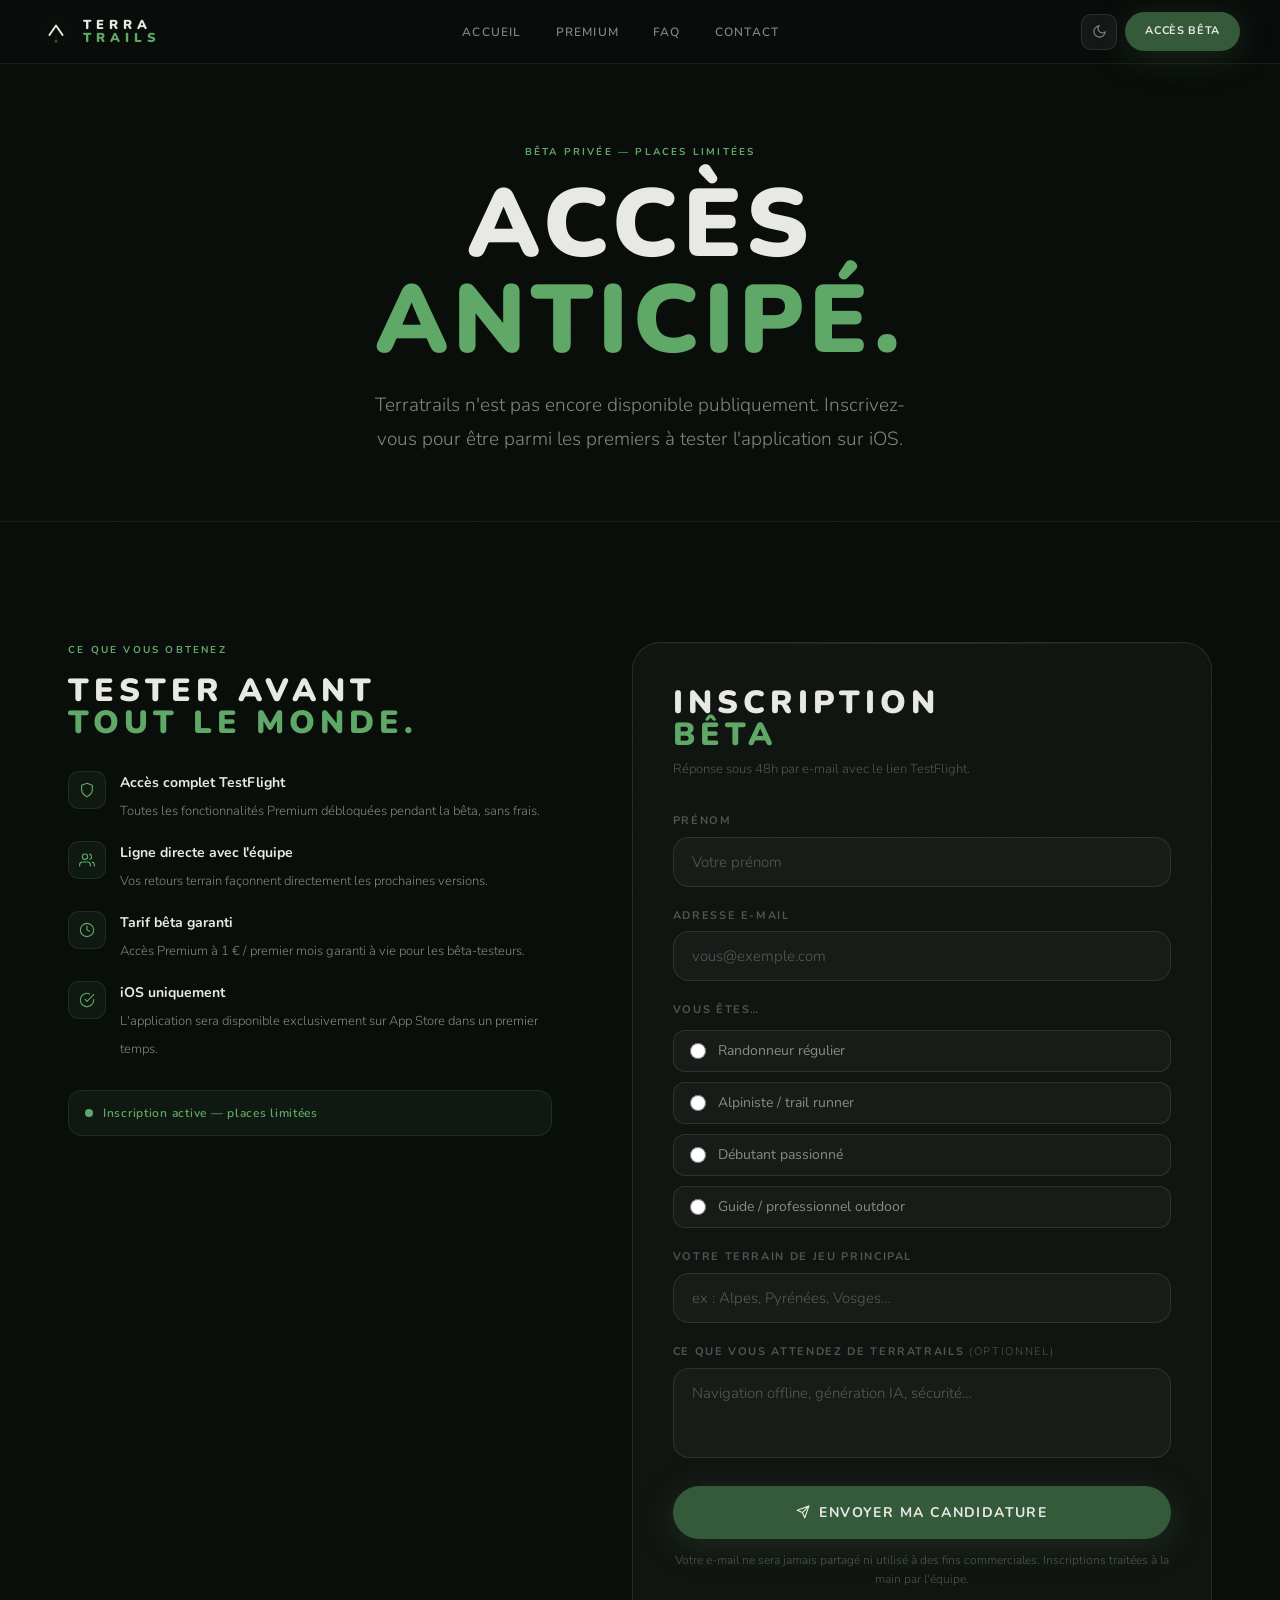
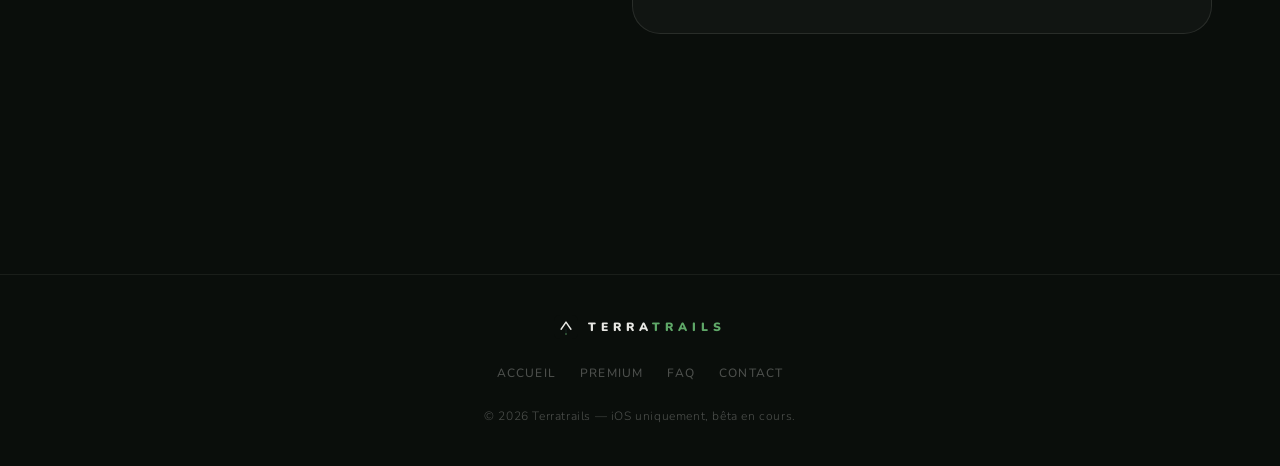
==== beta.html @ 428e13c6 "maj" ====
<!DOCTYPE html>
<html lang="fr" data-theme="dark">
<head>
  <meta charset="UTF-8">
  <meta name="viewport" content="width=device-width, initial-scale=1.0">
  <meta name="description" content="Terratrails — Inscrivez-vous à la bêta privée. Accès anticipé sur iOS.">
  <title>Terratrails — Accès Bêta</title>
  <link rel="preconnect" href="https://fonts.googleapis.com">
  <link rel="preconnect" href="https://fonts.gstatic.com" crossorigin>
  <link href="https://fonts.googleapis.com/css2?family=Nunito:wght@300;400;500;700;800;900&display=swap" rel="stylesheet">
  <link rel="stylesheet" href="style.css">
  <style>
    .beta-hero { padding: 80px 0 64px; text-align: center; }
    .beta-hero .display-xl { max-width: 860px; margin: 12px auto 0; }

    .beta-grid {
      display: grid;
      grid-template-columns: 1fr 1.2fr;
      gap: 80px; align-items: start;
      padding: var(--section-py) 0;
    }
    @media(max-width:900px) { .beta-grid { grid-template-columns: 1fr; gap: 48px; } }

    /* Sidebar info */
    .beta-info { position: sticky; top: 88px; }
    .beta-perks { list-style: none; display: flex; flex-direction: column; gap: 16px; margin-top: 32px; }
    .beta-perk { display: flex; align-items: flex-start; gap: 14px; }
    .bp-ico {
      width: 38px; height: 38px; border-radius: 11px; flex-shrink: 0;
      background: var(--grn-bg); border: 1px solid var(--grn-bor);
      display: flex; align-items: center; justify-content: center;
    }
    .bp-txt strong { display: block; font-size: 14px; font-weight: 700; color: var(--txt); margin-bottom: 3px; }
    .bp-txt span   { font-size: 13px; font-weight: 300; color: var(--txt2); line-height: 1.6; }

    .beta-counter {
      display: flex; align-items: center; gap: 10px;
      background: var(--grn-bg); border: 1px solid var(--grn-bor);
      border-radius: 14px; padding: 12px 16px; margin-top: 28px;
    }
    .bc-dot { width: 8px; height: 8px; border-radius: 50%; background: var(--grn-lit); animation: pulseGrn 2s infinite; flex-shrink: 0; }
    .bc-txt { font-size: 12px; font-weight: 600; color: var(--grn-lit); letter-spacing: .06em; }

    /* Form card */
    .beta-form-card { padding: 44px 40px; }
    @media(max-width:480px) { .beta-form-card { padding: 28px 20px; } }
    .form-stack { display: flex; flex-direction: column; gap: 20px; }

    .radio-group { display: flex; flex-direction: column; gap: 10px; margin-top: 4px; }
    .radio-opt {
      display: flex; align-items: center; gap: 12px;
      padding: 12px 16px; border-radius: 12px;
      border: 1px solid var(--bor2); background: var(--bg2);
      cursor: pointer; transition: border-color .2s, background .2s;
    }
    .radio-opt:hover { border-color: var(--bor-grn); background: var(--bg3); }
    .radio-opt input[type="radio"] { accent-color: var(--grn-lit); width: 16px; height: 16px; cursor: pointer; }
    .radio-opt label { font-size: 14px; font-weight: 400; color: var(--txt2); cursor: pointer; line-height: 1; }
    .radio-opt:has(input:checked) { border-color: var(--bor-grn); background: var(--grn-bg); }
    .radio-opt:has(input:checked) label { color: var(--txt); }

    .submit-wrap { margin-top: 8px; }
    .submit-btn {
      width: 100%; justify-content: center; padding: 17px;
      font-size: 14px; letter-spacing: .1em;
    }
    .form-disclaimer { font-size: 12px; font-weight: 300; color: var(--txt3); text-align: center; margin-top: 12px; line-height: 1.6; }

    /* Success overlay */
    .beta-success {
      display: none; text-align: center;
      padding: 60px 40px; flex-direction: column; align-items: center; gap: 20px;
    }
    .beta-success.show { display: flex; }
    .success-ico {
      width: 64px; height: 64px; border-radius: 20px;
      background: var(--grn-bg); border: 1px solid var(--grn-bor);
      display: flex; align-items: center; justify-content: center;
      animation: scaleIn .4s cubic-bezier(.22,1,.36,1);
    }
    @keyframes scaleIn { from{opacity:0;transform:scale(.7)} to{opacity:1;transform:scale(1)} }
  </style>
</head>
<body>

<!-- NAV -->
<nav class="nav">
  <div class="nav-inner">
    <a href="index.html" class="nav-logo">
      <svg class="logo-svg" viewBox="0 0 100 100" fill="none">
        <rect class="logo-rect" width="100" height="100" rx="22.37"/>
        <line x1="50" y1="59.5" x2="50" y2="79" stroke="#264848" stroke-width="1.4" stroke-linecap="round"/>
        <polyline points="29.5,59.5 50,29.5 70.5,59.5" stroke="#E8E8E4" stroke-width="6" stroke-linecap="round" stroke-linejoin="round" fill="none"/>
        <circle cx="50" cy="79" r="4.32" fill="#345A3A"/>
      </svg>
      <div class="nav-logo-text">TERRA<span>TRAILS</span></div>
    </a>
    <ul class="nav-links">
      <li><a href="index.html">Accueil</a></li>
      <li><a href="premium.html">Premium</a></li>
      <li><a href="faq.html">FAQ</a></li>
      <li><a href="contact.html">Contact</a></li>
    </ul>
    <div class="nav-cta">
      <button class="theme-toggle" id="themeToggle" aria-label="Thème">
        <svg class="icon-moon" width="15" height="15" fill="none" viewBox="0 0 24 24" stroke="var(--txt2)" stroke-width="1.8" stroke-linecap="round"><path d="M21 12.79A9 9 0 1 1 11.21 3 7 7 0 0 0 21 12.79z"/></svg>
        <svg class="icon-sun"  width="15" height="15" fill="none" viewBox="0 0 24 24" stroke="var(--txt2)" stroke-width="1.8" stroke-linecap="round"><circle cx="12" cy="12" r="5"/><line x1="12" y1="1" x2="12" y2="3"/><line x1="12" y1="21" x2="12" y2="23"/><line x1="4.22" y1="4.22" x2="5.64" y2="5.64"/><line x1="18.36" y1="18.36" x2="19.78" y2="19.78"/><line x1="1" y1="12" x2="3" y2="12"/><line x1="21" y1="12" x2="23" y2="12"/><line x1="4.22" y1="19.78" x2="5.64" y2="18.36"/><line x1="18.36" y1="5.64" x2="19.78" y2="4.22"/></svg>
      </button>
      <a href="beta.html" class="btn btn-primary active-btn always-show" style="font-size:11px;padding:10px 20px;">Accès Bêta</a>
      <button class="ham-btn" id="hamBtn" aria-label="Menu"><span class="ham-line"></span><span class="ham-line"></span></button>
    </div>
  </div>
</nav>
<div class="mob-overlay" id="mobMenu">
  <ul>
    <li><a href="index.html">Accueil</a></li>
    <li><a href="premium.html">Premium</a></li>
    <li><a href="faq.html">FAQ</a></li>
    <li><a href="contact.html">Contact</a></li>
  </ul>
</div>

<!-- HERO -->
<section class="beta-hero">
  <div class="wrap">
    <span class="eyebrow r">Bêta privée — Places limitées</span>
    <h1 class="display display-xl r d1">ACCÈS<br><span class="accent">ANTICIPÉ.</span></h1>
    <p class="body-lg r d2" style="max-width:540px;margin:20px auto 0">Terratrails n'est pas encore disponible publiquement. Inscrivez-vous pour être parmi les premiers à tester l'application sur iOS.</p>
  </div>
</section>

<!-- FORM SECTION -->
<section style="padding-top:0">
  <div class="wrap">
    <div class="beta-grid">

      <!-- Sidebar -->
      <div class="beta-info r">
        <span class="eyebrow">Ce que vous obtenez</span>
        <h2 class="display display-sm">Tester avant<br><span class="accent">tout le monde.</span></h2>
        <ul class="beta-perks">
          <li class="beta-perk r d1">
            <div class="bp-ico"><svg width="16" height="16" fill="none" viewBox="0 0 24 24" stroke="var(--grn-lit)" stroke-width="1.7" stroke-linecap="round" stroke-linejoin="round"><path d="M12 22s8-4 8-10V5l-8-3-8 3v7c0 6 8 10 8 10z"/></svg></div>
            <div class="bp-txt"><strong>Accès complet TestFlight</strong><span>Toutes les fonctionnalités Premium débloquées pendant la bêta, sans frais.</span></div>
          </li>
          <li class="beta-perk r d2">
            <div class="bp-ico"><svg width="16" height="16" fill="none" viewBox="0 0 24 24" stroke="var(--grn-lit)" stroke-width="1.7" stroke-linecap="round" stroke-linejoin="round"><path d="M17 21v-2a4 4 0 0 0-4-4H5a4 4 0 0 0-4 4v2"/><circle cx="9" cy="7" r="4"/><path d="M23 21v-2a4 4 0 0 0-3-3.87M16 3.13a4 4 0 0 1 0 7.75"/></svg></div>
            <div class="bp-txt"><strong>Ligne directe avec l'équipe</strong><span>Vos retours terrain façonnent directement les prochaines versions.</span></div>
          </li>
          <li class="beta-perk r d3">
            <div class="bp-ico"><svg width="16" height="16" fill="none" viewBox="0 0 24 24" stroke="var(--grn-lit)" stroke-width="1.7" stroke-linecap="round" stroke-linejoin="round"><circle cx="12" cy="12" r="10"/><polyline points="12 6 12 12 16 14"/></svg></div>
            <div class="bp-txt"><strong>Tarif bêta garanti</strong><span>Accès Premium à 1 € / premier mois garanti à vie pour les bêta-testeurs.</span></div>
          </li>
          <li class="beta-perk r d4">
            <div class="bp-ico"><svg width="16" height="16" fill="none" viewBox="0 0 24 24" stroke="var(--grn-lit)" stroke-width="1.7" stroke-linecap="round" stroke-linejoin="round"><path d="M22 11.08V12a10 10 0 1 1-5.93-9.14"/><polyline points="22 4 12 14.01 9 11.01"/></svg></div>
            <div class="bp-txt"><strong>iOS uniquement</strong><span>L'application sera disponible exclusivement sur App Store dans un premier temps.</span></div>
          </li>
        </ul>
        <div class="beta-counter r d5">
          <span class="bc-dot"></span>
          <span class="bc-txt">Inscription active — places limitées</span>
        </div>
      </div>

      <!-- Form card -->
      <div class="r d1">
        <div class="beta-form-card glass" id="formWrap">
          <div style="margin-bottom:32px">
            <h2 class="display display-sm" style="margin-bottom:8px">INSCRIPTION<br><span class="accent">BÊTA</span></h2>
            <p class="body-sm">Réponse sous 48h par e-mail avec le lien TestFlight.</p>
          </div>

          <!-- Real form — submits to Formsubmit.co which forwards to Gmail -->
          <form
            action="https://formsubmit.co/contact.terratrails@gmail.com"
            method="POST"
            class="form-stack"
            id="betaForm"
            onsubmit="handleBetaSubmit(event)"
          >
            <!-- Formsubmit config -->
            <input type="hidden" name="_subject" value="[Terratrails] Nouvelle inscription Bêta">
            <input type="hidden" name="_template" value="box">
            <input type="hidden" name="_captcha" value="false">
            <input type="hidden" name="_next" value="">

            <div class="form-group">
              <label class="form-label" for="prenom">Prénom</label>
              <input class="form-input" type="text" id="prenom" name="prenom" placeholder="Votre prénom" autocomplete="given-name" required>
            </div>

            <div class="form-group">
              <label class="form-label" for="email">Adresse e-mail</label>
              <input class="form-input" type="email" id="email" name="email" placeholder="vous@exemple.com" autocomplete="email" required>
            </div>

            <div class="form-group">
              <label class="form-label">Vous êtes…</label>
              <div class="radio-group">
                <div class="radio-opt">
                  <input type="radio" name="profil" id="p1" value="Randonneur régulier" required>
                  <label for="p1">Randonneur régulier</label>
                </div>
                <div class="radio-opt">
                  <input type="radio" name="profil" id="p2" value="Alpiniste / trail runner">
                  <label for="p2">Alpiniste / trail runner</label>
                </div>
                <div class="radio-opt">
                  <input type="radio" name="profil" id="p3" value="Débutant passionné">
                  <label for="p3">Débutant passionné</label>
                </div>
                <div class="radio-opt">
                  <input type="radio" name="profil" id="p4" value="Guide / professionnel outdoor">
                  <label for="p4">Guide / professionnel outdoor</label>
                </div>
              </div>
            </div>

            <div class="form-group">
              <label class="form-label" for="region">Votre terrain de jeu principal</label>
              <input class="form-input" type="text" id="region" name="region" placeholder="ex : Alpes, Pyrénées, Vosges…">
            </div>

            <div class="form-group">
              <label class="form-label" for="attente">Ce que vous attendez de Terratrails <span style="color:var(--txt3);font-weight:300">(optionnel)</span></label>
              <textarea class="form-textarea" id="attente" name="attente" style="min-height:90px" placeholder="Navigation offline, génération IA, sécurité…"></textarea>
            </div>

            <div class="submit-wrap">
              <button type="submit" class="btn btn-primary submit-btn" id="submitBtn">
                <svg width="14" height="14" fill="none" viewBox="0 0 24 24" stroke="currentColor" stroke-width="2" stroke-linecap="round" stroke-linejoin="round"><path d="M22 2L11 13"/><path d="M22 2L15 22 11 13 2 9l20-7z"/></svg>
                Envoyer ma candidature
              </button>
              <p class="form-disclaimer">Votre e-mail ne sera jamais partagé ni utilisé à des fins commerciales. Inscriptions traitées à la main par l'équipe.</p>
            </div>

          </form>

          <!-- Success state -->
          <div class="beta-success glass-green" id="betaSuccess" style="display:none">
            <div class="success-ico">
              <svg width="28" height="28" fill="none" viewBox="0 0 24 24" stroke="var(--grn-lit)" stroke-width="2" stroke-linecap="round" stroke-linejoin="round"><path d="M22 11.08V12a10 10 0 1 1-5.93-9.14"/><polyline points="22 4 12 14.01 9 11.01"/></svg>
            </div>
            <h3 class="display display-sm" style="text-align:center">Candidature<br><span class="accent">reçue.</span></h3>
            <p class="body-md" style="text-align:center;max-width:320px">On vous contacte sous 48h avec votre lien TestFlight. Gardez un œil sur votre boîte mail.</p>
            <a href="index.html" class="btn btn-outline" style="margin-top:8px">← Retour à l'accueil</a>
          </div>

        </div>
      </div>

    </div>
  </div>
</section>

<!-- FOOTER -->
<footer class="footer">
  <div class="footer-inner">
    <div class="footer-logo">
      <svg viewBox="0 0 100 100" fill="none" width="24" height="24">
        <rect class="logo-rect" width="100" height="100" rx="22.37"/>
        <line x1="50" y1="59.5" x2="50" y2="79" stroke="#264848" stroke-width="1.4" stroke-linecap="round"/>
        <polyline points="29.5,59.5 50,29.5 70.5,59.5" stroke="#E8E8E4" stroke-width="6" stroke-linecap="round" stroke-linejoin="round" fill="none"/>
        <circle cx="50" cy="79" r="4.32" fill="#345A3A"/>
      </svg>
      <span style="font-family:'Nunito',sans-serif;font-weight:900;font-size:12px;letter-spacing:5px;text-transform:uppercase;color:var(--txt)">TERRA<span style="color:var(--grn-lit)">TRAILS</span></span>
    </div>
    <ul class="footer-links">
      <li><a href="index.html">Accueil</a></li>
      <li><a href="premium.html">Premium</a></li>
      <li><a href="faq.html">FAQ</a></li>
      <li><a href="contact.html">Contact</a></li>
    </ul>
    <p class="footer-copy">© 2026 Terratrails — iOS uniquement, bêta en cours.</p>
  </div>
</footer>

<script>
  // Theme
  const root = document.documentElement;
  const toggle = document.getElementById('themeToggle');
  root.setAttribute('data-theme', localStorage.getItem('tt-theme') || 'dark');
  toggle.addEventListener('click', () => {
    const next = root.getAttribute('data-theme') === 'dark' ? 'light' : 'dark';
    root.setAttribute('data-theme', next);
    localStorage.setItem('tt-theme', next);
  });

  // Mobile menu
  document.getElementById('hamBtn').addEventListener('click', () => {
    document.getElementById('mobMenu').classList.toggle('open');
  });

  // Form submit — sends to Formsubmit.co then shows success state
  async function handleBetaSubmit(e) {
    e.preventDefault();
    const form = document.getElementById('betaForm');
    const btn  = document.getElementById('submitBtn');

    // Validate radio
    if (!form.profil.value) {
      alert('Merci de sélectionner votre profil.');
      return;
    }

    btn.textContent = 'Envoi en cours…';
    btn.disabled = true;

    try {
      const data = new FormData(form);
      const res = await fetch(form.action, {
        method: 'POST',
        body: data,
        headers: { 'Accept': 'application/json' }
      });

      if (res.ok || res.status === 200 || res.redirected) {
        // Show success
        form.style.display = 'none';
        document.querySelector('.beta-form-card > div:first-child').style.display = 'none';
        const success = document.getElementById('betaSuccess');
        success.style.display = 'flex';
        success.classList.add('show');
      } else {
        throw new Error('Erreur réseau');
      }
    } catch (err) {
      // Fallback: show success anyway (formsubmit may redirect)
      form.style.display = 'none';
      document.querySelector('.beta-form-card > div:first-child').style.display = 'none';
      const success = document.getElementById('betaSuccess');
      success.style.display = 'flex';
    }
  }
</script>
</body>
</html>
---- style.css ----
/* ═══════════════════════════════════════════════════════
   TERRATRAILS — Global Stylesheet
   iOS 2026 / Liquid Glass Design System
   Dark / Light theme support
   ═══════════════════════════════════════════════════════ */

@import url('https://fonts.googleapis.com/css2?family=Nunito:wght@300;400;500;700;800;900&display=swap');

/* ── Reset ──────────────────────────────────────────── */
*, *::before, *::after { box-sizing: border-box; margin: 0; padding: 0; }
html { scroll-behavior: smooth; -webkit-text-size-adjust: 100%; }

/* ── Dark theme (default) ───────────────────────────── */
:root {
  --bg:        #0A0E0B;
  --bg2:       rgba(232,232,228,.03);
  --bg3:       rgba(232,232,228,.055);
  --bor:       rgba(232,232,228,.07);
  --bor2:      rgba(232,232,228,.11);
  --bor-grn:   rgba(52,90,58,.5);
  --txt:       #E8E8E4;
  --txt2:      rgba(232,232,228,.55);
  --txt3:      rgba(232,232,228,.30);
  --grn:       #345A3A;
  --grn2:      #264848;
  --grn-lit:   #5FA868;
  --grn-bg:    rgba(52,90,58,.14);
  --grn-bor:   rgba(52,90,58,.35);
  --shadow:    rgba(0,0,0,.55);
  --nav-bg:    rgba(10,14,11,.78);
  --mob-bg:    rgba(10,14,11,.97);
  --noise-op:  .4;
  --radius:    28px;
  --radius-sm: 16px;
  --w:         1200px;
  --section-py:120px;
}

/* ── Light theme ────────────────────────────────────── */
[data-theme="light"] {
  --bg:        #FAFAF8;
  --bg2:       rgba(10,14,11,.028);
  --bg3:       rgba(10,14,11,.055);
  --bor:       rgba(10,14,11,.09);
  --bor2:      rgba(10,14,11,.13);
  --bor-grn:   rgba(38,90,50,.3);
  --txt:       #0A0E0B;
  --txt2:      rgba(10,14,11,.55);
  --txt3:      rgba(10,14,11,.35);
  --grn:       #2D5434;
  --grn2:      #1E3E3E;
  --grn-lit:   #2E7D36;
  --grn-bg:    rgba(46,125,54,.07);
  --grn-bor:   rgba(46,125,54,.22);
  --shadow:    rgba(0,0,0,.12);
  --nav-bg:    rgba(250,250,248,.88);
  --mob-bg:    rgba(250,250,248,.97);
  --noise-op:  .15;
}

body {
  background: var(--bg);
  color: var(--txt);
  font-family: 'Nunito', system-ui, sans-serif;
  font-weight: 300;
  line-height: 1.7;
  min-height: 100vh;
  overflow-x: hidden;
  transition: background .35s, color .35s;
}
body::before {
  content: '';
  position: fixed; inset: 0;
  background-image: url("data:image/svg+xml,%3Csvg viewBox='0 0 256 256' xmlns='http://www.w3.org/2000/svg'%3E%3Cfilter id='n'%3E%3CfeTurbulence type='fractalNoise' baseFrequency='0.9' numOctaves='4' stitchTiles='stitch'/%3E%3C/filter%3E%3Crect width='100%25' height='100%25' filter='url(%23n)' opacity='0.025'/%3E%3C/svg%3E");
  background-size: 180px;
  pointer-events: none; z-index: 0;
  opacity: var(--noise-op);
  transition: opacity .35s;
}

/* ── Layout ─────────────────────────────────────────── */
.wrap { max-width: var(--w); margin: 0 auto; padding: 0 28px; position: relative; z-index: 1; }
section { padding: var(--section-py) 0; position: relative; }
section + section { border-top: 1px solid var(--bor); }

/* ── Typography ─────────────────────────────────────── */
.display {
  font-family: 'Nunito', sans-serif; font-weight: 900;
  text-transform: uppercase; letter-spacing: 5px;
  line-height: 1.0; color: var(--txt);
}
.display-xl  { font-size: clamp(48px, 8vw, 96px); }
.display-lg  { font-size: clamp(38px, 5.5vw, 68px); }
.display-md  { font-size: clamp(28px, 3.8vw, 48px); }
.display-sm  { font-size: clamp(20px, 2.8vw, 32px); }
.display .accent { color: var(--grn-lit); }

.eyebrow {
  font-size: 10px; font-weight: 700; letter-spacing: .22em; text-transform: uppercase;
  color: var(--grn-lit); margin-bottom: 16px; display: block;
}
.body-lg { font-size: clamp(16px, 2vw, 19px); font-weight: 300; color: var(--txt2); line-height: 1.78; }
.body-md { font-size: 15px; font-weight: 300; color: var(--txt2); line-height: 1.72; }
.body-sm { font-size: 13px; font-weight: 300; color: var(--txt3); line-height: 1.65; }

/* ── Glass card ─────────────────────────────────────── */
.glass {
  background: var(--bg2); border: 1px solid var(--bor2);
  border-radius: var(--radius);
  backdrop-filter: blur(20px); -webkit-backdrop-filter: blur(20px);
  position: relative; overflow: hidden;
  transition: background .35s, border-color .35s;
}
.glass::before {
  content: '';
  position: absolute; top: 0; left: 0; right: 0; height: 1px;
  background: linear-gradient(90deg, transparent 0%, rgba(232,232,228,.12) 50%, transparent 100%);
  pointer-events: none;
}
[data-theme="light"] .glass::before {
  background: linear-gradient(90deg, transparent, rgba(10,14,11,.07), transparent);
}
.glass-bright { background: var(--bg3); border-color: rgba(232,232,228,.14); }
[data-theme="light"] .glass-bright { background: var(--bg3); border-color: rgba(10,14,11,.13); }
.glass-green { background: rgba(52,90,58,.09); border-color: var(--grn-bor); }
[data-theme="light"] .glass-green { background: rgba(46,125,54,.06); }
.glass-green::before { background: linear-gradient(90deg, transparent, rgba(95,168,104,.25), transparent); }

/* ── Buttons ────────────────────────────────────────── */
.btn {
  display: inline-flex; align-items: center; gap: 9px;
  padding: 14px 28px; border-radius: 100px;
  font-family: 'Nunito', sans-serif; font-size: 14px; font-weight: 700;
  letter-spacing: .06em; text-decoration: none; text-transform: uppercase;
  cursor: pointer; border: none; outline: none;
  transition: transform .25s cubic-bezier(.22,1,.36,1), box-shadow .25s, background .2s, opacity .2s;
  white-space: nowrap;
}
.btn:hover { transform: translateY(-2px); }
.btn:active { transform: scale(.97); }
.btn-primary { background: var(--grn); color: #E8E8E4; box-shadow: 0 6px 32px rgba(52,90,58,.35); }
.btn-primary:hover { background: #3d6b44; box-shadow: 0 12px 48px rgba(52,90,58,.45); }
[data-theme="light"] .btn-primary { color: #FAFAF8; }
.btn-outline { background: transparent; color: var(--txt2); border: 1px solid var(--bor2); }
.btn-outline:hover { border-color: var(--bor-grn); color: var(--txt); background: var(--bg3); }
.btn-ghost { background: transparent; color: var(--grn-lit); padding-left: 0; padding-right: 0; gap: 8px; }
.btn-ghost:hover { gap: 14px; transform: none; }

/* ── Nav ────────────────────────────────────────────── */
.nav {
  position: sticky; top: 0; z-index: 100;
  padding: 0 28px; height: 64px;
  display: flex; align-items: center;
  background: var(--nav-bg);
  border-bottom: 1px solid var(--bor);
  backdrop-filter: blur(24px); -webkit-backdrop-filter: blur(24px);
  transition: background .35s, border-color .35s;
}
.nav-inner { max-width: var(--w); width: 100%; margin: 0 auto; display: flex; align-items: center; justify-content: space-between; }
.nav-logo { display: flex; align-items: center; gap: 11px; text-decoration: none; }
.nav-logo-text { font-family: 'Nunito', sans-serif; font-weight: 900; font-size: 13px; letter-spacing: 5px; text-transform: uppercase; color: var(--txt); line-height: 1; transition: color .35s; }
.nav-logo-text span { color: var(--grn-lit); display: block; }
.nav-links { display: flex; align-items: center; gap: 6px; list-style: none; }
.nav-links a {
  font-size: 12px; font-weight: 600; letter-spacing: .1em; text-transform: uppercase;
  color: var(--txt2); text-decoration: none; padding: 7px 14px; border-radius: 100px;
  transition: color .2s, background .2s;
}
.nav-links a:hover { color: var(--txt); background: var(--bg3); }
.nav-links a.active { color: var(--grn-lit); background: var(--bg3); }
.nav-cta { display: flex; align-items: center; gap: 8px; }

/* ── Theme toggle ───────────────────────────────────── */
.theme-toggle {
  width: 36px; height: 36px; border-radius: 10px;
  background: var(--bg3); border: 1px solid var(--bor2);
  display: flex; align-items: center; justify-content: center;
  cursor: pointer; transition: background .2s, border-color .2s, transform .25s cubic-bezier(.22,1,.36,1);
  flex-shrink: 0;
}
.theme-toggle:hover { background: var(--bg2); border-color: var(--bor-grn); transform: rotate(15deg); }
.theme-toggle svg { transition: opacity .2s; }
.theme-toggle .icon-moon { display: block; }
.theme-toggle .icon-sun  { display: none; }
[data-theme="light"] .theme-toggle .icon-moon { display: none; }
[data-theme="light"] .theme-toggle .icon-sun  { display: block; }

/* ── Hamburger ──────────────────────────────────────── */
.ham-btn {
  display: none; background: none; border: 1px solid var(--bor2); border-radius: 10px;
  width: 38px; height: 38px; cursor: pointer; flex-direction: column;
  align-items: center; justify-content: center; gap: 5px;
  transition: background .2s, border-color .2s;
}
.ham-btn:hover { background: var(--bg3); border-color: var(--bor-grn); }
.ham-line { width: 16px; height: 1.5px; background: var(--txt2); border-radius: 2px; transition: all .3s; }

/* ── Mobile overlay ─────────────────────────────────── */
.mob-overlay {
  display: none; position: fixed; inset: 64px 0 0 0; z-index: 99;
  background: var(--mob-bg);
  backdrop-filter: blur(24px); -webkit-backdrop-filter: blur(24px);
  border-top: 1px solid var(--bor);
  flex-direction: column; padding: 32px 28px;
  transition: background .35s;
}
.mob-overlay.open { display: flex; }
.mob-overlay ul { list-style: none; display: flex; flex-direction: column; gap: 4px; }
.mob-overlay a {
  display: block; font-size: 14px; font-weight: 700; letter-spacing: .12em;
  text-transform: uppercase; color: var(--txt2); text-decoration: none;
  padding: 14px 0; border-bottom: 1px solid var(--bor);
  transition: color .2s;
}
.mob-overlay a:hover, .mob-overlay a.active { color: var(--grn-lit); }
.mob-cta { margin-top: 28px; }

/* ── Logo SVG ───────────────────────────────────────── */
.logo-svg { width: 32px; height: 32px; flex-shrink: 0; }

/* ── Animations ─────────────────────────────────────── */
@keyframes fadeUp   { from { opacity:0; transform:translateY(20px) } to { opacity:1; transform:none } }
@keyframes fadeIn   { from { opacity:0 } to { opacity:1 } }
@keyframes pulseGrn { 0%,100%{box-shadow:0 0 0 0 rgba(52,90,58,.5)} 50%{box-shadow:0 0 0 10px rgba(52,90,58,0)} }
@keyframes float    { 0%,100%{transform:translateY(0)} 50%{transform:translateY(-8px)} }

.r   { animation: fadeUp .6s cubic-bezier(.22,1,.36,1) both; }
.d1  { animation-delay: .08s; }
.d2  { animation-delay: .16s; }
.d3  { animation-delay: .24s; }
.d4  { animation-delay: .32s; }
.d5  { animation-delay: .40s; }

/* ── Alternating feature rows ───────────────────────── */
.feat-row {
  display: grid; grid-template-columns: 1fr 1fr;
  gap: 0; align-items: stretch;
  border-radius: var(--radius); overflow: hidden;
  border: 1px solid var(--bor2);
  margin-bottom: 16px;
  transition: border-color .3s, box-shadow .3s;
  background: var(--bg2);
  backdrop-filter: blur(20px); -webkit-backdrop-filter: blur(20px);
}
.feat-row:last-child { margin-bottom: 0; }
.feat-row:hover { border-color: var(--bor-grn); box-shadow: 0 20px 60px var(--shadow); }
@media(max-width:860px) {
  .feat-row { grid-template-columns: 1fr; }
  .feat-row.flip .fr-img  { order: 0; }
  .feat-row.flip .fr-text { order: 1; }
}

.fr-img {
  overflow: hidden; position: relative;
  min-height: 340px;
  background: var(--bg);
  display: flex; align-items: center; justify-content: center;
}
.fr-img img { width: 100%; height: 100%; object-fit: cover; display: block; transition: transform .5s cubic-bezier(.22,1,.36,1); }
.feat-row:hover .fr-img img { transform: scale(1.025); }

.fr-text {
  padding: 52px 48px;
  display: flex; flex-direction: column; justify-content: center;
  border-left: 1px solid var(--bor);
  transition: border-color .3s;
}
.feat-row:hover .fr-text { border-color: var(--bor-grn); }
.feat-row.flip .fr-text { border-left: none; border-right: 1px solid var(--bor); }
.feat-row.flip:hover .fr-text { border-color: var(--bor-grn); }
@media(max-width:860px) {
  .fr-text { padding: 36px 28px; border-left: none; border-top: 1px solid var(--bor); }
  .feat-row.flip .fr-text { border-right: none; border-top: 1px solid var(--bor); }
}
@media(max-width:480px) { .fr-text { padding: 28px 22px; } }

.fr-label { font-size: 9px; font-weight: 700; letter-spacing: .24em; text-transform: uppercase; color: var(--grn-lit); margin-bottom: 12px; display: block; }
.fr-title { font-family: 'Nunito', sans-serif; font-weight: 900; text-transform: uppercase; letter-spacing: 5px; font-size: clamp(24px, 3vw, 34px); color: var(--txt); margin-bottom: 14px; line-height: 1.0; }
.fr-tagline { font-size: 14px; font-weight: 300; color: var(--txt2); line-height: 1.78; margin-bottom: 24px; padding-bottom: 24px; border-bottom: 1px solid var(--bor); }
.fr-list { list-style: none; display: flex; flex-direction: column; gap: 11px; }
.fr-list li { display: flex; align-items: flex-start; gap: 10px; font-size: 13px; font-weight: 300; color: var(--txt2); line-height: 1.52; }
.fr-list li svg { flex-shrink: 0; color: var(--grn-lit); margin-top: 2px; }

/* ── Feature cards (kept for other pages) ───────────── */
.feat-grid { display: grid; grid-template-columns: repeat(3, 1fr); gap: 14px; }
@media(max-width:900px) { .feat-grid { grid-template-columns: 1fr; gap: 12px; } }
.feat-card { padding: 36px 30px 30px; display: flex; flex-direction: column; transition: transform .3s cubic-bezier(.22,1,.36,1), box-shadow .3s, border-color .3s; cursor: default; }
.feat-card:hover { transform: translateY(-5px); border-color: var(--bor-grn); box-shadow: 0 24px 64px rgba(0,0,0,.45); }
.fc-icon { width: 46px; height: 46px; border-radius: 14px; background: var(--grn-bg); border: 1px solid var(--grn-bor); display: flex; align-items: center; justify-content: center; margin-bottom: 24px; flex-shrink: 0; }
.fc-label { font-size: 9px; font-weight: 700; letter-spacing: .22em; text-transform: uppercase; color: var(--grn-lit); margin-bottom: 10px; display: block; }
.fc-title { font-family: 'Nunito', sans-serif; font-weight: 900; text-transform: uppercase; letter-spacing: 5px; font-size: clamp(22px, 3vw, 30px); color: var(--txt); margin-bottom: 14px; line-height: 1.0; }
.fc-tagline { font-size: 14px; font-weight: 300; color: var(--txt2); line-height: 1.78; margin-bottom: 24px; flex: 1; padding-bottom: 24px; border-bottom: 1px solid var(--bor); }
.fc-list { list-style: none; display: flex; flex-direction: column; gap: 11px; }
.fc-list li { display: flex; align-items: flex-start; gap: 10px; font-size: 13px; font-weight: 300; color: var(--txt2); line-height: 1.52; }
.fc-list li svg { flex-shrink: 0; color: var(--grn-lit); margin-top: 2px; }

/* ── Comparison table ───────────────────────────────── */
.cmp-table { width: 100%; border-collapse: collapse; }
.cmp-table th, .cmp-table td { padding: 16px 22px; text-align: left; font-size: 14px; font-weight: 300; color: var(--txt2); border-bottom: 1px solid var(--bor); vertical-align: middle; }
.cmp-table th { font-size: 11px; font-weight: 700; letter-spacing: .16em; text-transform: uppercase; color: var(--txt); background: var(--bg3); padding: 14px 22px; }
.cmp-table th:first-child, .cmp-table td:first-child { color: var(--txt); font-weight: 400; }
.cmp-table .col-prem { color: var(--grn-lit); font-weight: 600; }
.cmp-table .check { color: var(--grn-lit); }
.cmp-table .dash  { color: var(--txt3); }
.cmp-table tr:last-child td { border-bottom: none; }
.cmp-table tr:hover td { background: var(--bg3); }

/* ── Pricing card ───────────────────────────────────── */
.price-card { padding: 48px 40px; text-align: center; max-width: 440px; }
.price-amount { font-family: 'Nunito', sans-serif; font-weight: 900; font-size: clamp(64px, 10vw, 96px); letter-spacing: -3px; color: var(--txt); line-height: 1; }
.price-amount sub { font-size: 22px; letter-spacing: 0; color: var(--txt2); font-weight: 300; }
.price-period { font-size: 13px; font-weight: 300; color: var(--txt3); margin-top: 4px; }
.price-badge { display: inline-flex; align-items: center; gap: 6px; background: var(--grn-bg); border: 1px solid var(--grn-bor); border-radius: 100px; padding: 5px 14px; font-size: 12px; font-weight: 600; color: var(--grn-lit); margin: 16px 0 28px; }
.price-badge::before { content:''; width:6px; height:6px; border-radius:50%; background: var(--grn-lit); animation: pulseGrn 2s infinite; }

/* ── FAQ accordion ──────────────────────────────────── */
.faq-item { border-bottom: 1px solid var(--bor); overflow: hidden; }
.faq-q {
  display: flex; align-items: center; justify-content: space-between; gap: 16px;
  width: 100%; background: none; border: none; cursor: pointer;
  padding: 22px 0; text-align: left;
  font-family: 'Nunito', sans-serif; font-size: 15px; font-weight: 600;
  color: var(--txt); line-height: 1.5; transition: color .2s;
}
.faq-q:hover { color: var(--grn-lit); }
.faq-icon { width: 28px; height: 28px; border-radius: 8px; background: var(--bg3); border: 1px solid var(--bor2); display: flex; align-items: center; justify-content: center; flex-shrink: 0; transition: background .2s, border-color .2s, transform .3s; }
.faq-item.open .faq-icon { background: var(--grn-bg); border-color: var(--grn-bor); transform: rotate(45deg); }
.faq-a { max-height: 0; overflow: hidden; font-size: 14px; font-weight: 300; color: var(--txt2); line-height: 1.78; transition: max-height .4s cubic-bezier(.22,1,.36,1), padding .3s; padding-bottom: 0; }
.faq-item.open .faq-a { max-height: 400px; padding-bottom: 22px; }

/* ── Form ───────────────────────────────────────────── */
.form-group { display: flex; flex-direction: column; gap: 6px; }
.form-label { font-size: 11px; font-weight: 700; letter-spacing: .15em; text-transform: uppercase; color: var(--txt3); }
.form-input, .form-textarea, .form-select {
  background: var(--bg2); border: 1px solid var(--bor2); border-radius: var(--radius-sm);
  color: var(--txt); font-family: 'Nunito', sans-serif; font-size: 15px; font-weight: 300;
  padding: 14px 18px; outline: none;
  transition: border-color .2s, background .2s, box-shadow .2s;
  resize: none; width: 100%;
  -webkit-appearance: none;
}
.form-input::placeholder, .form-textarea::placeholder { color: var(--txt3); }
.form-input:focus, .form-textarea:focus, .form-select:focus { border-color: var(--bor-grn); box-shadow: 0 0 0 3px rgba(52,90,58,.12); background: var(--bg3); }
.form-textarea { min-height: 140px; }

/* ── Manifesto ──────────────────────────────────────── */
.manifesto-body { font-size: clamp(16px, 2.2vw, 20px); font-weight: 300; color: var(--txt2); line-height: 1.9; max-width: 720px; }
.manifesto-body strong { color: var(--txt); font-weight: 700; }

/* ── Stats row ──────────────────────────────────────── */
.stats-row { display: flex; gap: 0; }
.stat-item { flex: 1; padding: 28px 24px; border-right: 1px solid var(--bor); text-align: center; }
.stat-item:last-child { border-right: none; }
.stat-val { font-family: 'Nunito', sans-serif; font-weight: 900; font-size: clamp(28px, 4vw, 44px); letter-spacing: -1px; color: var(--grn-lit); display: block; line-height: 1; }
.stat-lbl { font-size: 11px; font-weight: 400; color: var(--txt3); margin-top: 6px; letter-spacing: .1em; }

/* ── Section headers ────────────────────────────────── */
.sec-hd { margin-bottom: 64px; }

/* ── Companion ──────────────────────────────────────── */
.companion-grid { display: grid; grid-template-columns: 1fr 1fr; gap: 80px; align-items: center; }
@media(max-width:860px) { .companion-grid { grid-template-columns: 1fr; gap: 48px; } }
.cmp-feat-list { list-style: none; display: flex; flex-direction: column; gap: 18px; margin-top: 28px; }
.cmp-feat-item { display: flex; align-items: flex-start; gap: 16px; }
.cmp-feat-ico { width: 40px; height: 40px; border-radius: 12px; background: var(--grn-bg); border: 1px solid var(--grn-bor); display: flex; align-items: center; justify-content: center; flex-shrink: 0; }
.cmp-feat-text { flex: 1; }
.cmp-feat-text strong { display: block; font-size: 14px; font-weight: 700; color: var(--txt); margin-bottom: 3px; }
.cmp-feat-text span  { font-size: 13px; font-weight: 300; color: var(--txt2); line-height: 1.6; }

/* ── Contact info ───────────────────────────────────── */
.info-grid { display: grid; grid-template-columns: repeat(3,1fr); gap: 14px; }
@media(max-width:720px) { .info-grid { grid-template-columns: 1fr; } }
.info-card { padding: 28px 24px; }
.info-ico { width: 38px; height: 38px; border-radius: 11px; background: var(--grn-bg); border: 1px solid var(--grn-bor); display: flex; align-items: center; justify-content: center; margin-bottom: 16px; }
.info-card h4 { font-size: 13px; font-weight: 700; color: var(--txt); letter-spacing: .08em; margin-bottom: 8px; }
.info-card p  { font-size: 13px; font-weight: 300; color: var(--txt2); line-height: 1.65; }

/* ── Footer ─────────────────────────────────────────── */
.footer { border-top: 1px solid var(--bor); padding: 40px 28px; text-align: center; }
.footer-inner { max-width: var(--w); margin: 0 auto; display: flex; flex-direction: column; align-items: center; gap: 20px; }
.footer-logo { display: flex; align-items: center; gap: 10px; }
.footer-links { display: flex; gap: 24px; list-style: none; flex-wrap: wrap; justify-content: center; }
.footer-links a { font-size: 12px; font-weight: 500; letter-spacing: .1em; text-transform: uppercase; color: var(--txt3); text-decoration: none; transition: color .2s; }
.footer-links a:hover { color: var(--grn-lit); }
.footer-copy { font-size: 12px; color: var(--txt3); letter-spacing: .05em; }

/* ── Logo SVG light mode ────────────────────────────── */
.logo-rect { fill: var(--bg); transition: fill .35s; }
[data-theme="light"] .logo-rect { fill: #E8E8E4; }

/* ── Responsive ─────────────────────────────────────── */
@media(max-width:720px) {
  :root { --section-py: 72px; }
  .nav-links, .nav-cta .btn-primary:not(.always-show) { display: none; }
  .ham-btn { display: flex; }
  .price-card { padding: 32px 24px; }
}
@media(max-width:480px) {
  :root { --section-py: 56px; }
  .wrap { padding: 0 20px; }
  .stats-row { flex-direction: column; }
  .stat-item { border-right: none; border-bottom: 1px solid var(--bor); }
}
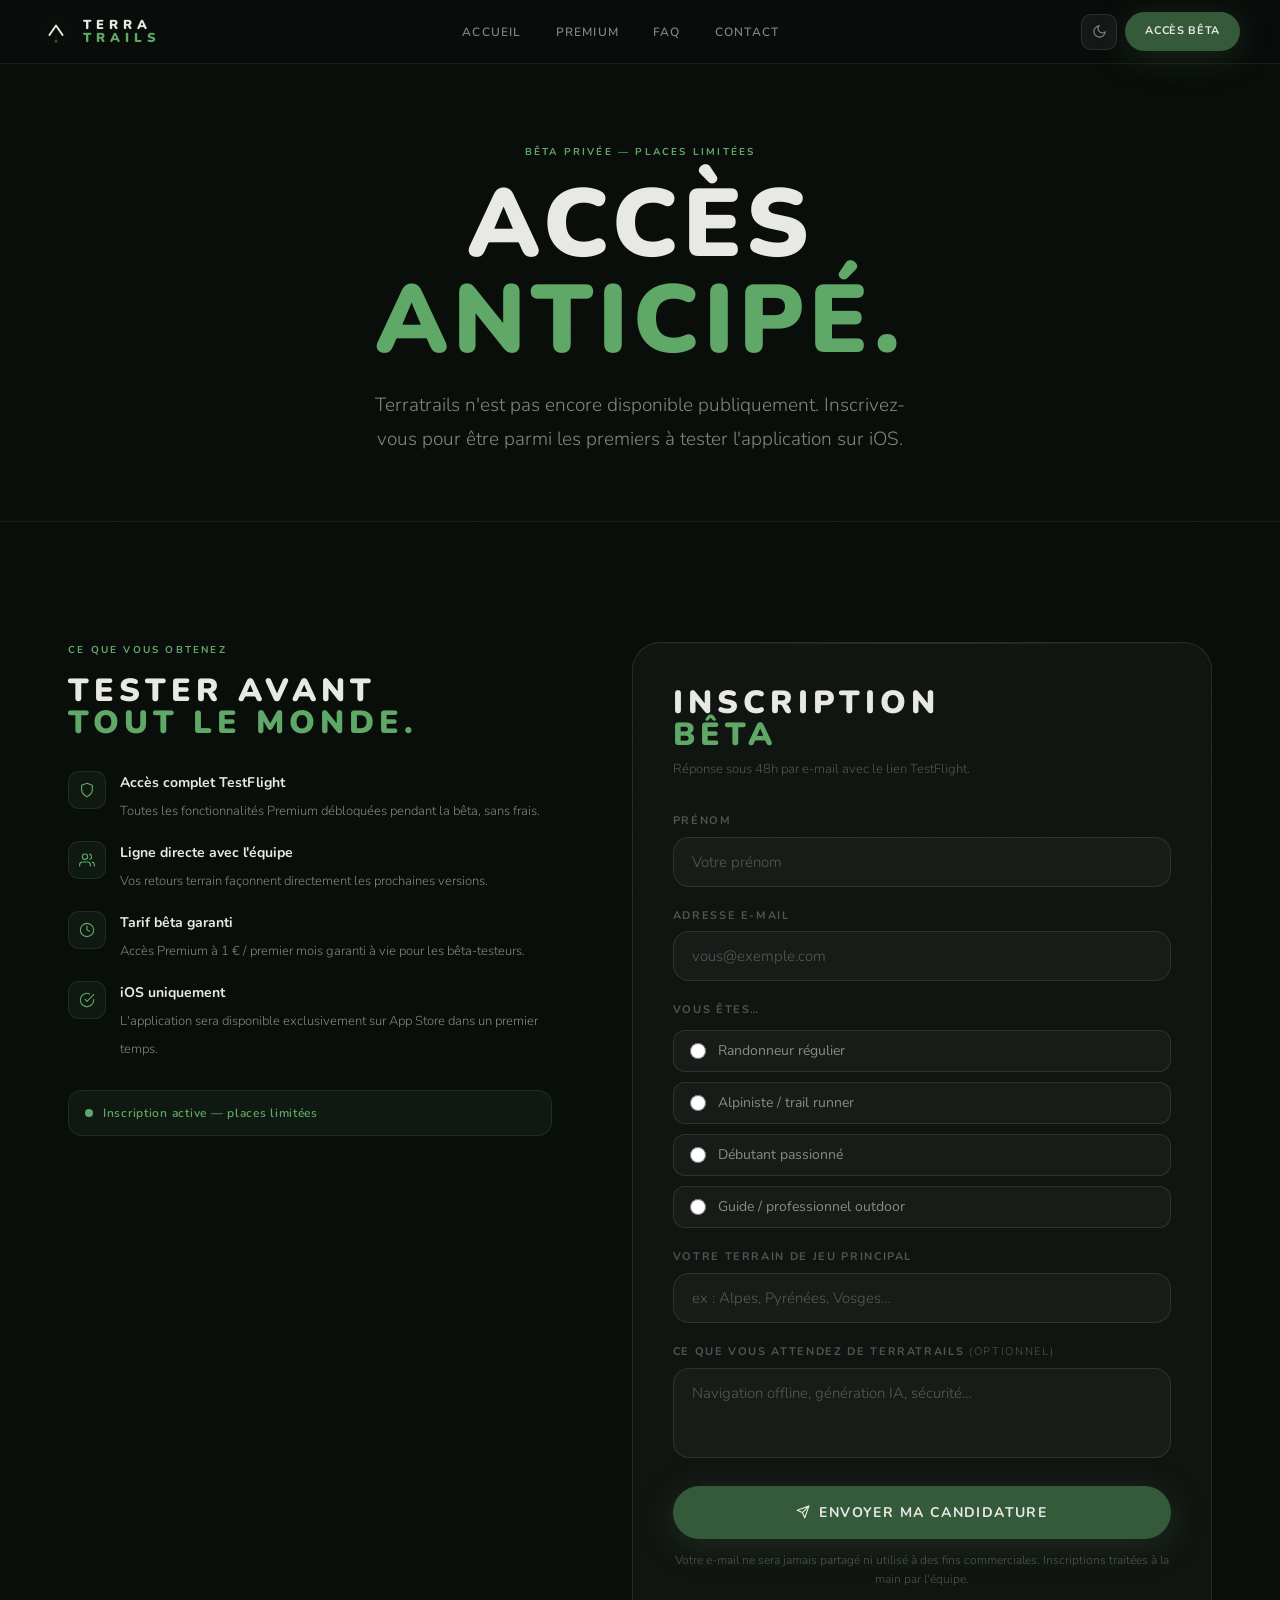
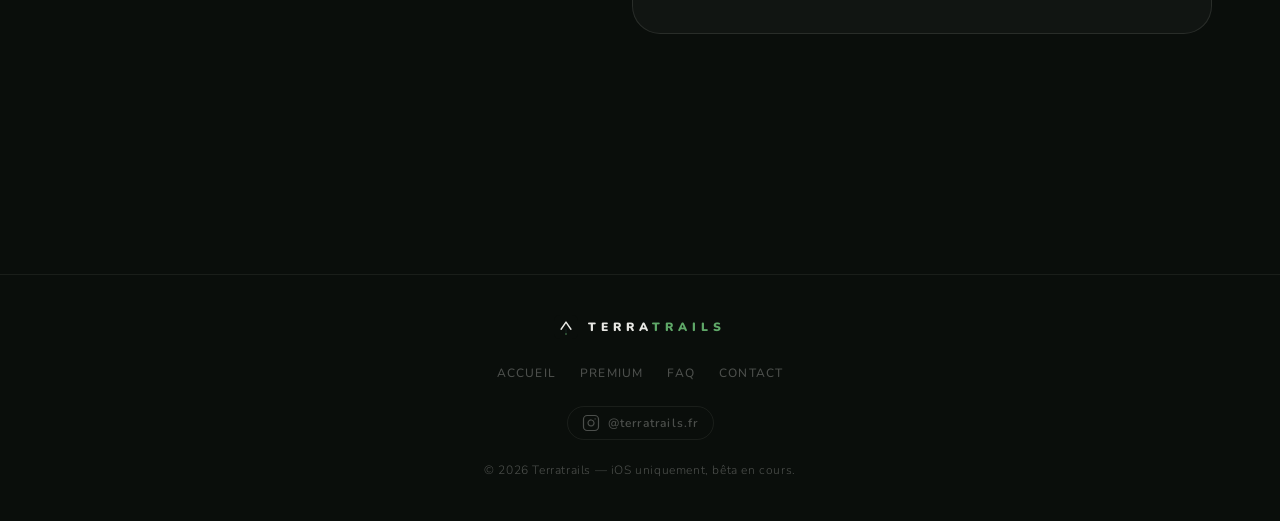
==== commit 44a307d0: "maj" ====
--- a/beta.html
+++ b/beta.html
@@ -5,6 +5,8 @@
   <meta name="viewport" content="width=device-width, initial-scale=1.0">
   <meta name="description" content="Terratrails — Inscrivez-vous à la bêta privée. Accès anticipé sur iOS.">
   <title>Terratrails — Accès Bêta</title>
+  <!-- Favicon -->
+  <link rel="icon" type="image/svg+xml" href="data:image/svg+xml,%3Csvg viewBox='0 0 100 100' xmlns='http://www.w3.org/2000/svg'%3E%3Crect width='100' height='100' rx='22.37' fill='%230A0E0B'/%3E%3Cline x1='50' y1='59.5' x2='50' y2='79' stroke='%23264848' stroke-width='1.4' stroke-linecap='round'/%3E%3Cpolyline points='29.5,59.5 50,29.5 70.5,59.5' stroke='%23E8E8E4' stroke-width='6' stroke-linecap='round' stroke-linejoin='round' fill='none'/%3E%3Ccircle cx='50' cy='79' r='4.32' fill='%23345A3A'/%3E%3C/svg%3E">
   <link rel="preconnect" href="https://fonts.googleapis.com">
   <link rel="preconnect" href="https://fonts.gstatic.com" crossorigin>
   <link href="https://fonts.googleapis.com/css2?family=Nunito:wght@300;400;500;700;800;900&display=swap" rel="stylesheet">
@@ -271,6 +273,10 @@
       <li><a href="faq.html">FAQ</a></li>
       <li><a href="contact.html">Contact</a></li>
     </ul>
+    <a href="https://www.instagram.com/terratrails.fr/" target="_blank" rel="noopener" class="footer-instagram" aria-label="Instagram Terratrails">
+      <svg width="18" height="18" fill="none" viewBox="0 0 24 24" stroke="currentColor" stroke-width="1.6" stroke-linecap="round" stroke-linejoin="round"><rect x="2" y="2" width="20" height="20" rx="5" ry="5"/><path d="M16 11.37A4 4 0 1 1 12.63 8 4 4 0 0 1 16 11.37z"/><line x1="17.5" y1="6.5" x2="17.51" y2="6.5"/></svg>
+      @terratrails.fr
+    </a>
     <p class="footer-copy">© 2026 Terratrails — iOS uniquement, bêta en cours.</p>
   </div>
 </footer>
--- a/style.css
+++ b/style.css
@@ -401,3 +401,18 @@
   .stats-row { flex-direction: column; }
   .stat-item { border-right: none; border-bottom: 1px solid var(--bor); }
 }
+
+/* ── Instagram footer link ──────────────────────────── */
+.footer-instagram {
+  display: inline-flex; align-items: center; gap: 8px;
+  font-size: 12px; font-weight: 600; letter-spacing: .1em;
+  color: var(--txt3); text-decoration: none;
+  padding: 6px 14px; border-radius: 100px;
+  border: 1px solid var(--bor);
+  transition: color .2s, border-color .2s, background .2s;
+}
+.footer-instagram:hover {
+  color: var(--grn-lit);
+  border-color: var(--bor-grn);
+  background: var(--grn-bg);
+}
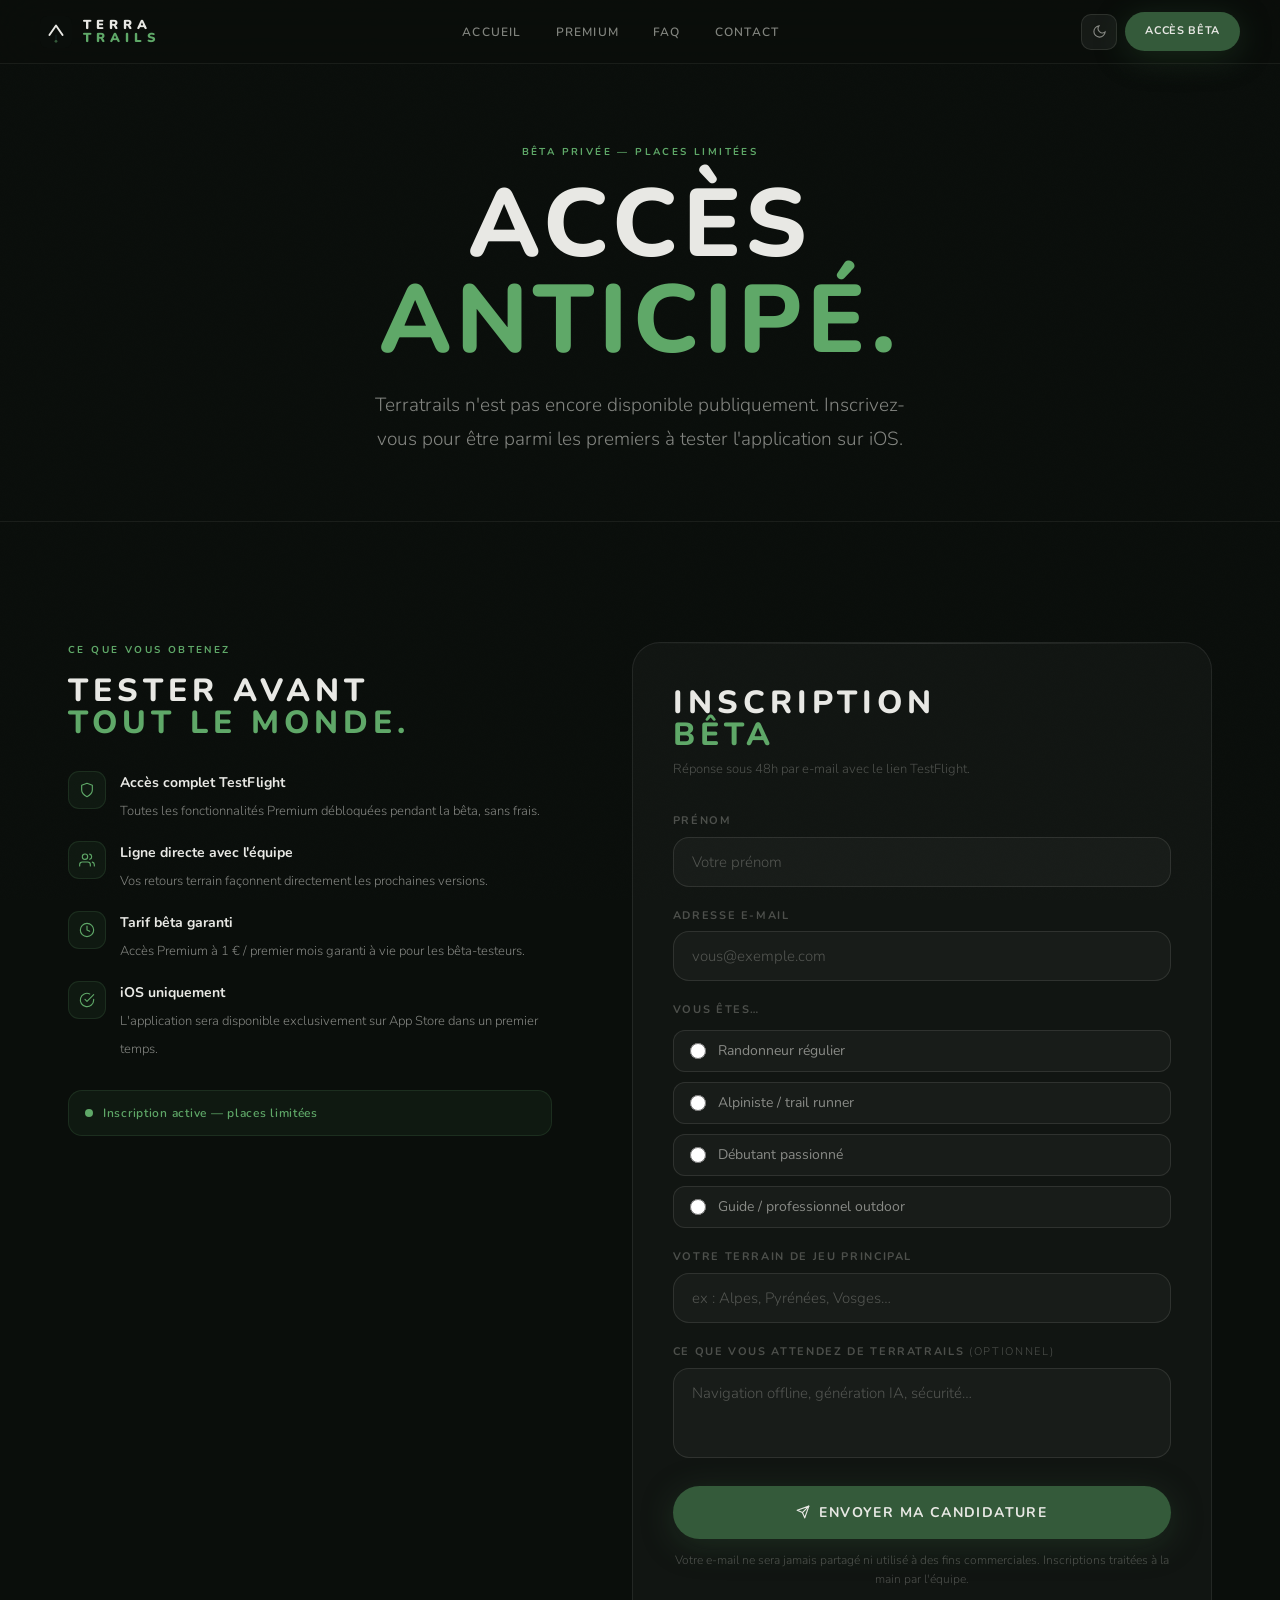
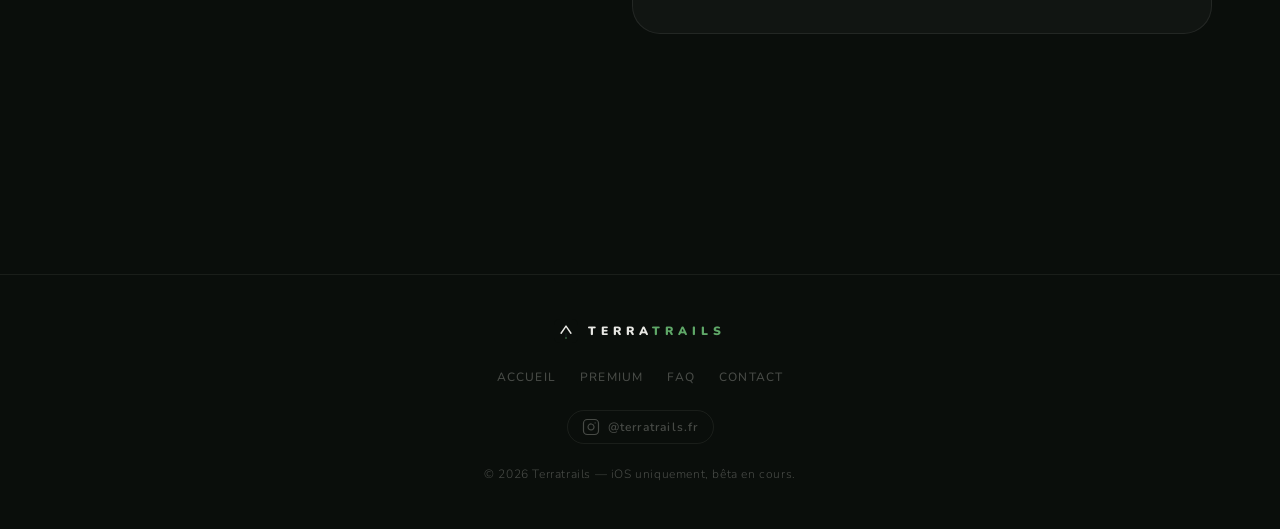
==== commit 8a971fe5: "maj" ====
--- a/beta.html
+++ b/beta.html
@@ -88,7 +88,7 @@
 <!-- NAV -->
 <nav class="nav">
   <div class="nav-inner">
-    <a href="index.html" class="nav-logo">
+    <a href="./" class="nav-logo">
       <svg class="logo-svg" viewBox="0 0 100 100" fill="none">
         <rect class="logo-rect" width="100" height="100" rx="22.37"/>
         <line x1="50" y1="59.5" x2="50" y2="79" stroke="#264848" stroke-width="1.4" stroke-linecap="round"/>
@@ -98,7 +98,7 @@
       <div class="nav-logo-text">TERRA<span>TRAILS</span></div>
     </a>
     <ul class="nav-links">
-      <li><a href="index.html">Accueil</a></li>
+      <li><a href="./">Accueil</a></li>
       <li><a href="premium.html">Premium</a></li>
       <li><a href="faq.html">FAQ</a></li>
       <li><a href="contact.html">Contact</a></li>
@@ -115,7 +115,7 @@
 </nav>
 <div class="mob-overlay" id="mobMenu">
   <ul>
-    <li><a href="index.html">Accueil</a></li>
+    <li><a href="./">Accueil</a></li>
     <li><a href="premium.html">Premium</a></li>
     <li><a href="faq.html">FAQ</a></li>
     <li><a href="contact.html">Contact</a></li>
@@ -245,7 +245,7 @@
             </div>
             <h3 class="display display-sm" style="text-align:center">Candidature<br><span class="accent">reçue.</span></h3>
             <p class="body-md" style="text-align:center;max-width:320px">On vous contacte sous 48h avec votre lien TestFlight. Gardez un œil sur votre boîte mail.</p>
-            <a href="index.html" class="btn btn-outline" style="margin-top:8px">← Retour à l'accueil</a>
+            <a href="./" class="btn btn-outline" style="margin-top:8px">← Retour à l'accueil</a>
           </div>
 
         </div>
@@ -268,7 +268,7 @@
       <span style="font-family:'Nunito',sans-serif;font-weight:900;font-size:12px;letter-spacing:5px;text-transform:uppercase;color:var(--txt)">TERRA<span style="color:var(--grn-lit)">TRAILS</span></span>
     </div>
     <ul class="footer-links">
-      <li><a href="index.html">Accueil</a></li>
+      <li><a href="./">Accueil</a></li>
       <li><a href="premium.html">Premium</a></li>
       <li><a href="faq.html">FAQ</a></li>
       <li><a href="contact.html">Contact</a></li>
--- a/style.css
+++ b/style.css
@@ -1,93 +1,114 @@
 /* ═══════════════════════════════════════════════════════
-   TERRATRAILS — Global Stylesheet
-   iOS 2026 / Liquid Glass Design System
-   Dark / Light theme support
+   TERRATRAILS — Global Stylesheet v3
+   iOS 2026 / Liquid Glass · Dark + Light Themes
    ═══════════════════════════════════════════════════════ */
 
 @import url('https://fonts.googleapis.com/css2?family=Nunito:wght@300;400;500;700;800;900&display=swap');
 
-/* ── Reset ──────────────────────────────────────────── */
-*, *::before, *::after { box-sizing: border-box; margin: 0; padding: 0; }
-html { scroll-behavior: smooth; -webkit-text-size-adjust: 100%; }
-
-/* ── Dark theme (default) ───────────────────────────── */
+/* ── Reset ─────────────────────────────── */
+*,*::before,*::after{box-sizing:border-box;margin:0;padding:0}
+html{scroll-behavior:smooth;-webkit-text-size-adjust:100%}
+
+/* ══════════════════════════════════════════
+   DARK THEME (default)
+══════════════════════════════════════════ */
 :root {
-  --bg:        #0A0E0B;
-  --bg2:       rgba(232,232,228,.03);
-  --bg3:       rgba(232,232,228,.055);
-  --bor:       rgba(232,232,228,.07);
-  --bor2:      rgba(232,232,228,.11);
-  --bor-grn:   rgba(52,90,58,.5);
-  --txt:       #E8E8E4;
-  --txt2:      rgba(232,232,228,.55);
-  --txt3:      rgba(232,232,228,.30);
-  --grn:       #345A3A;
-  --grn2:      #264848;
-  --grn-lit:   #5FA868;
-  --grn-bg:    rgba(52,90,58,.14);
-  --grn-bor:   rgba(52,90,58,.35);
-  --shadow:    rgba(0,0,0,.55);
-  --nav-bg:    rgba(10,14,11,.78);
-  --mob-bg:    rgba(10,14,11,.97);
-  --noise-op:  .4;
-  --radius:    28px;
-  --radius-sm: 16px;
-  --w:         1200px;
-  --section-py:120px;
-}
-
-/* ── Light theme ────────────────────────────────────── */
+  --bg:          #0A0E0B;
+  --bg2:         rgba(232,232,228,.03);
+  --bg3:         rgba(232,232,228,.06);
+  --bor:         rgba(232,232,228,.07);
+  --bor2:        rgba(232,232,228,.11);
+  --bor-grn:     rgba(52,90,58,.5);
+  --txt:         #E8E8E4;
+  --txt2:        rgba(232,232,228,.54);
+  --txt3:        rgba(232,232,228,.28);
+  --grn:         #345A3A;
+  --grn2:        #264848;
+  --grn-lit:     #5FA868;
+  --grn-bg:      rgba(52,90,58,.14);
+  --grn-bor:     rgba(52,90,58,.35);
+  --shadow:      rgba(0,0,0,.55);
+  --nav-bg:      rgba(10,14,11,.80);
+  --mob-bg:      rgba(10,14,11,.97);
+  --card-bg:     rgba(255,255,255,.03);
+  --card-bor:    rgba(255,255,255,.08);
+  --noise-op:    .38;
+  --phone-bg:    #0E1310;
+  --phone-bezel: #141a15;
+  --radius:      28px;
+  --radius-sm:   16px;
+  --w:           1200px;
+  --section-py:  120px;
+}
+
+/* ══════════════════════════════════════════
+   LIGHT THEME — redesigned for beauty
+══════════════════════════════════════════ */
 [data-theme="light"] {
-  --bg:        #FAFAF8;
-  --bg2:       rgba(10,14,11,.028);
-  --bg3:       rgba(10,14,11,.055);
-  --bor:       rgba(10,14,11,.09);
-  --bor2:      rgba(10,14,11,.13);
-  --bor-grn:   rgba(38,90,50,.3);
-  --txt:       #0A0E0B;
-  --txt2:      rgba(10,14,11,.55);
-  --txt3:      rgba(10,14,11,.35);
-  --grn:       #2D5434;
-  --grn2:      #1E3E3E;
-  --grn-lit:   #2E7D36;
-  --grn-bg:    rgba(46,125,54,.07);
-  --grn-bor:   rgba(46,125,54,.22);
-  --shadow:    rgba(0,0,0,.12);
-  --nav-bg:    rgba(250,250,248,.88);
-  --mob-bg:    rgba(250,250,248,.97);
-  --noise-op:  .15;
-}
-
+  --bg:          #F1F4F1;
+  --bg2:         rgba(255,255,255,.65);
+  --bg3:         rgba(255,255,255,.85);
+  --bor:         rgba(30,60,35,.08);
+  --bor2:        rgba(30,60,35,.12);
+  --bor-grn:     rgba(30,100,50,.22);
+  --txt:         #0D1A0E;
+  --txt2:        rgba(13,26,14,.56);
+  --txt3:        rgba(13,26,14,.36);
+  --grn:         #1E5C28;
+  --grn2:        #1A4040;
+  --grn-lit:     #1E7A30;
+  --grn-bg:      rgba(30,124,48,.09);
+  --grn-bor:     rgba(30,124,48,.22);
+  --shadow:      rgba(13,26,14,.1);
+  --nav-bg:      rgba(245,248,245,.92);
+  --mob-bg:      rgba(241,244,241,.98);
+  --card-bg:     rgba(255,255,255,.72);
+  --card-bor:    rgba(255,255,255,.95);
+  --noise-op:    .08;
+  --phone-bg:    #E8EDE8;
+  --phone-bezel: #D0D8D0;
+}
+
+/* ── Body ── */
 body {
   background: var(--bg);
   color: var(--txt);
   font-family: 'Nunito', system-ui, sans-serif;
-  font-weight: 300;
-  line-height: 1.7;
-  min-height: 100vh;
-  overflow-x: hidden;
-  transition: background .35s, color .35s;
-}
+  font-weight: 300; line-height: 1.7;
+  min-height: 100vh; overflow-x: hidden;
+  transition: background .3s, color .3s;
+}
+
+/* Subtle noise */
 body::before {
-  content: '';
-  position: fixed; inset: 0;
-  background-image: url("data:image/svg+xml,%3Csvg viewBox='0 0 256 256' xmlns='http://www.w3.org/2000/svg'%3E%3Cfilter id='n'%3E%3CfeTurbulence type='fractalNoise' baseFrequency='0.9' numOctaves='4' stitchTiles='stitch'/%3E%3C/filter%3E%3Crect width='100%25' height='100%25' filter='url(%23n)' opacity='0.025'/%3E%3C/svg%3E");
-  background-size: 180px;
-  pointer-events: none; z-index: 0;
-  opacity: var(--noise-op);
-  transition: opacity .35s;
-}
-
-/* ── Layout ─────────────────────────────────────────── */
-.wrap { max-width: var(--w); margin: 0 auto; padding: 0 28px; position: relative; z-index: 1; }
-section { padding: var(--section-py) 0; position: relative; }
-section + section { border-top: 1px solid var(--bor); }
-
-/* ── Typography ─────────────────────────────────────── */
+  content:''; position:fixed; inset:0;
+  background-image: url("data:image/svg+xml,%3Csvg viewBox='0 0 256 256' xmlns='http://www.w3.org/2000/svg'%3E%3Cfilter id='n'%3E%3CfeTurbulence type='fractalNoise' baseFrequency='0.9' numOctaves='4' stitchTiles='stitch'/%3E%3C/filter%3E%3Crect width='100%25' height='100%25' filter='url(%23n)' opacity='0.03'/%3E%3C/svg%3E");
+  background-size: 180px; pointer-events:none; z-index:0;
+  opacity:var(--noise-op); transition:opacity .3s;
+}
+
+/* Light mode: soft green radial background gradient */
+[data-theme="light"] body::after {
+  content:''; position:fixed; inset:0; z-index:0; pointer-events:none;
+  background:
+    radial-gradient(ellipse 80% 60% at 15% 10%,  rgba(30,124,48,.06) 0%, transparent 60%),
+    radial-gradient(ellipse 60% 50% at 85% 90%,  rgba(26,64,64,.05)  0%, transparent 60%),
+    radial-gradient(ellipse 100% 80% at 50% 50%, rgba(30,124,48,.03) 0%, transparent 70%);
+}
+
+/* ── Layout ── */
+.wrap{max-width:var(--w);margin:0 auto;padding:0 28px;position:relative;z-index:1}
+section{padding:var(--section-py) 0;position:relative}
+section+section{border-top:1px solid var(--bor)}
+
+/* ── Typography (Nunito 800 uppercase +5px) ── */
 .display {
-  font-family: 'Nunito', sans-serif; font-weight: 900;
-  text-transform: uppercase; letter-spacing: 5px;
-  line-height: 1.0; color: var(--txt);
+  font-family: 'Nunito', sans-serif;
+  font-weight: 800;
+  text-transform: uppercase;
+  letter-spacing: 5px;
+  line-height: 1.0;
+  color: var(--txt);
 }
 .display-xl  { font-size: clamp(48px, 8vw, 96px); }
 .display-lg  { font-size: clamp(38px, 5.5vw, 68px); }
@@ -96,323 +117,437 @@
 .display .accent { color: var(--grn-lit); }
 
 .eyebrow {
-  font-size: 10px; font-weight: 700; letter-spacing: .22em; text-transform: uppercase;
+  font-size: 10px; font-weight: 700; letter-spacing: .24em; text-transform: uppercase;
   color: var(--grn-lit); margin-bottom: 16px; display: block;
 }
-.body-lg { font-size: clamp(16px, 2vw, 19px); font-weight: 300; color: var(--txt2); line-height: 1.78; }
-.body-md { font-size: 15px; font-weight: 300; color: var(--txt2); line-height: 1.72; }
-.body-sm { font-size: 13px; font-weight: 300; color: var(--txt3); line-height: 1.65; }
-
-/* ── Glass card ─────────────────────────────────────── */
+.body-lg  { font-size: clamp(16px, 2vw, 19px); font-weight: 300; color: var(--txt2); line-height: 1.78; }
+.body-md  { font-size: 15px; font-weight: 300; color: var(--txt2); line-height: 1.72; }
+.body-sm  { font-size: 13px; font-weight: 300; color: var(--txt3); line-height: 1.65; }
+
+/* ── Glass card ── */
 .glass {
-  background: var(--bg2); border: 1px solid var(--bor2);
+  background: var(--card-bg);
+  border: 1px solid var(--card-bor);
   border-radius: var(--radius);
   backdrop-filter: blur(20px); -webkit-backdrop-filter: blur(20px);
   position: relative; overflow: hidden;
-  transition: background .35s, border-color .35s;
-}
+  transition: background .3s, border-color .3s, box-shadow .3s;
+}
+/* Top edge highlight on dark */
 .glass::before {
-  content: '';
-  position: absolute; top: 0; left: 0; right: 0; height: 1px;
-  background: linear-gradient(90deg, transparent 0%, rgba(232,232,228,.12) 50%, transparent 100%);
-  pointer-events: none;
+  content:''; position:absolute; top:0; left:0; right:0; height:1px;
+  background: linear-gradient(90deg, transparent, rgba(255,255,255,.12), transparent);
+  pointer-events:none;
+}
+[data-theme="light"] .glass {
+  box-shadow: 0 4px 32px rgba(13,26,14,.07), 0 1px 4px rgba(13,26,14,.04);
 }
 [data-theme="light"] .glass::before {
-  background: linear-gradient(90deg, transparent, rgba(10,14,11,.07), transparent);
-}
-.glass-bright { background: var(--bg3); border-color: rgba(232,232,228,.14); }
-[data-theme="light"] .glass-bright { background: var(--bg3); border-color: rgba(10,14,11,.13); }
-.glass-green { background: rgba(52,90,58,.09); border-color: var(--grn-bor); }
-[data-theme="light"] .glass-green { background: rgba(46,125,54,.06); }
-.glass-green::before { background: linear-gradient(90deg, transparent, rgba(95,168,104,.25), transparent); }
-
-/* ── Buttons ────────────────────────────────────────── */
+  background: linear-gradient(90deg, transparent, rgba(255,255,255,.9), transparent);
+}
+.glass-bright {
+  background: rgba(255,255,255,.055);
+  border-color: rgba(255,255,255,.14);
+}
+[data-theme="light"] .glass-bright {
+  background: rgba(255,255,255,.82);
+  border-color: rgba(255,255,255,.95);
+  box-shadow: 0 4px 24px rgba(13,26,14,.07);
+}
+.glass-green {
+  background: rgba(52,90,58,.09);
+  border-color: var(--grn-bor);
+}
+[data-theme="light"] .glass-green {
+  background: rgba(30,124,48,.06);
+  border-color: rgba(30,124,48,.2);
+  box-shadow: 0 4px 32px rgba(30,124,48,.08);
+}
+.glass-green::before { background: linear-gradient(90deg, transparent, rgba(95,168,104,.22), transparent); }
+
+/* ── Buttons ── */
 .btn {
   display: inline-flex; align-items: center; gap: 9px;
   padding: 14px 28px; border-radius: 100px;
   font-family: 'Nunito', sans-serif; font-size: 14px; font-weight: 700;
   letter-spacing: .06em; text-decoration: none; text-transform: uppercase;
-  cursor: pointer; border: none; outline: none;
-  transition: transform .25s cubic-bezier(.22,1,.36,1), box-shadow .25s, background .2s, opacity .2s;
-  white-space: nowrap;
-}
-.btn:hover { transform: translateY(-2px); }
+  cursor: pointer; border: none; outline: none; white-space: nowrap;
+  transition: transform .25s cubic-bezier(.22,1,.36,1), box-shadow .25s, background .2s;
+}
+.btn:hover  { transform: translateY(-2px); }
 .btn:active { transform: scale(.97); }
-.btn-primary { background: var(--grn); color: #E8E8E4; box-shadow: 0 6px 32px rgba(52,90,58,.35); }
+
+.btn-primary {
+  background: var(--grn); color: #E8E8E4;
+  box-shadow: 0 6px 32px rgba(52,90,58,.35);
+}
 .btn-primary:hover { background: #3d6b44; box-shadow: 0 12px 48px rgba(52,90,58,.45); }
-[data-theme="light"] .btn-primary { color: #FAFAF8; }
-.btn-outline { background: transparent; color: var(--txt2); border: 1px solid var(--bor2); }
+[data-theme="light"] .btn-primary { color: #fff; background: var(--grn); }
+[data-theme="light"] .btn-primary:hover { background: #276030; }
+
+.btn-outline {
+  background: transparent; color: var(--txt2);
+  border: 1px solid var(--bor2);
+}
 .btn-outline:hover { border-color: var(--bor-grn); color: var(--txt); background: var(--bg3); }
-.btn-ghost { background: transparent; color: var(--grn-lit); padding-left: 0; padding-right: 0; gap: 8px; }
+
+.btn-ghost { background: transparent; color: var(--grn-lit); padding-left:0; padding-right:0; gap:8px; }
 .btn-ghost:hover { gap: 14px; transform: none; }
 
-/* ── Nav ────────────────────────────────────────────── */
+/* ── Nav ── */
 .nav {
   position: sticky; top: 0; z-index: 100;
   padding: 0 28px; height: 64px;
   display: flex; align-items: center;
   background: var(--nav-bg);
   border-bottom: 1px solid var(--bor);
-  backdrop-filter: blur(24px); -webkit-backdrop-filter: blur(24px);
-  transition: background .35s, border-color .35s;
-}
-.nav-inner { max-width: var(--w); width: 100%; margin: 0 auto; display: flex; align-items: center; justify-content: space-between; }
-.nav-logo { display: flex; align-items: center; gap: 11px; text-decoration: none; }
-.nav-logo-text { font-family: 'Nunito', sans-serif; font-weight: 900; font-size: 13px; letter-spacing: 5px; text-transform: uppercase; color: var(--txt); line-height: 1; transition: color .35s; }
+  backdrop-filter: blur(28px); -webkit-backdrop-filter: blur(28px);
+  transition: background .3s, border-color .3s;
+}
+[data-theme="light"] .nav {
+  box-shadow: 0 1px 24px rgba(13,26,14,.06);
+}
+.nav-inner { max-width: var(--w); width:100%; margin:0 auto; display:flex; align-items:center; justify-content:space-between; }
+.nav-logo { display:flex; align-items:center; gap:11px; text-decoration:none; }
+.nav-logo-text {
+  font-family: 'Nunito', sans-serif; font-weight: 900;
+  font-size: 13px; letter-spacing: 5px; text-transform: uppercase;
+  color: var(--txt); line-height: 1;
+  transition: color .3s;
+}
 .nav-logo-text span { color: var(--grn-lit); display: block; }
-.nav-links { display: flex; align-items: center; gap: 6px; list-style: none; }
+.nav-links { display:flex; align-items:center; gap:6px; list-style:none; }
 .nav-links a {
   font-size: 12px; font-weight: 600; letter-spacing: .1em; text-transform: uppercase;
   color: var(--txt2); text-decoration: none; padding: 7px 14px; border-radius: 100px;
   transition: color .2s, background .2s;
 }
-.nav-links a:hover { color: var(--txt); background: var(--bg3); }
+.nav-links a:hover  { color: var(--txt); background: var(--bg3); }
 .nav-links a.active { color: var(--grn-lit); background: var(--bg3); }
-.nav-cta { display: flex; align-items: center; gap: 8px; }
-
-/* ── Theme toggle ───────────────────────────────────── */
+.nav-cta { display:flex; align-items:center; gap:8px; }
+
+/* ── Theme toggle ── */
 .theme-toggle {
   width: 36px; height: 36px; border-radius: 10px;
   background: var(--bg3); border: 1px solid var(--bor2);
   display: flex; align-items: center; justify-content: center;
-  cursor: pointer; transition: background .2s, border-color .2s, transform .25s cubic-bezier(.22,1,.36,1);
-  flex-shrink: 0;
-}
-.theme-toggle:hover { background: var(--bg2); border-color: var(--bor-grn); transform: rotate(15deg); }
-.theme-toggle svg { transition: opacity .2s; }
-.theme-toggle .icon-moon { display: block; }
-.theme-toggle .icon-sun  { display: none; }
-[data-theme="light"] .theme-toggle .icon-moon { display: none; }
-[data-theme="light"] .theme-toggle .icon-sun  { display: block; }
-
-/* ── Hamburger ──────────────────────────────────────── */
+  cursor: pointer; flex-shrink: 0;
+  transition: background .2s, border-color .2s, transform .25s cubic-bezier(.22,1,.36,1);
+}
+.theme-toggle:hover { border-color: var(--bor-grn); transform: rotate(15deg); }
+.theme-toggle .icon-moon { display:block; }
+.theme-toggle .icon-sun  { display:none;  }
+[data-theme="light"] .theme-toggle .icon-moon { display:none; }
+[data-theme="light"] .theme-toggle .icon-sun  { display:block; }
+
+/* ── Hamburger ── */
 .ham-btn {
-  display: none; background: none; border: 1px solid var(--bor2); border-radius: 10px;
-  width: 38px; height: 38px; cursor: pointer; flex-direction: column;
-  align-items: center; justify-content: center; gap: 5px;
+  display:none; background:none; border:1px solid var(--bor2); border-radius:10px;
+  width:38px; height:38px; cursor:pointer; flex-direction:column;
+  align-items:center; justify-content:center; gap:5px;
   transition: background .2s, border-color .2s;
 }
-.ham-btn:hover { background: var(--bg3); border-color: var(--bor-grn); }
-.ham-line { width: 16px; height: 1.5px; background: var(--txt2); border-radius: 2px; transition: all .3s; }
-
-/* ── Mobile overlay ─────────────────────────────────── */
+.ham-btn:hover { background:var(--bg3); border-color:var(--bor-grn); }
+.ham-line { width:16px; height:1.5px; background:var(--txt2); border-radius:2px; }
+
+/* ── Mobile overlay ── */
 .mob-overlay {
-  display: none; position: fixed; inset: 64px 0 0 0; z-index: 99;
-  background: var(--mob-bg);
-  backdrop-filter: blur(24px); -webkit-backdrop-filter: blur(24px);
-  border-top: 1px solid var(--bor);
-  flex-direction: column; padding: 32px 28px;
-  transition: background .35s;
-}
-.mob-overlay.open { display: flex; }
-.mob-overlay ul { list-style: none; display: flex; flex-direction: column; gap: 4px; }
+  display:none; position:fixed; inset:64px 0 0 0; z-index:99;
+  background:var(--mob-bg);
+  backdrop-filter:blur(28px); -webkit-backdrop-filter:blur(28px);
+  border-top:1px solid var(--bor);
+  flex-direction:column; padding:32px 28px;
+  transition: background .3s;
+}
+.mob-overlay.open { display:flex; }
+.mob-overlay ul { list-style:none; display:flex; flex-direction:column; gap:4px; }
 .mob-overlay a {
-  display: block; font-size: 14px; font-weight: 700; letter-spacing: .12em;
-  text-transform: uppercase; color: var(--txt2); text-decoration: none;
-  padding: 14px 0; border-bottom: 1px solid var(--bor);
-  transition: color .2s;
-}
-.mob-overlay a:hover, .mob-overlay a.active { color: var(--grn-lit); }
-.mob-cta { margin-top: 28px; }
-
-/* ── Logo SVG ───────────────────────────────────────── */
-.logo-svg { width: 32px; height: 32px; flex-shrink: 0; }
-
-/* ── Animations ─────────────────────────────────────── */
-@keyframes fadeUp   { from { opacity:0; transform:translateY(20px) } to { opacity:1; transform:none } }
-@keyframes fadeIn   { from { opacity:0 } to { opacity:1 } }
-@keyframes pulseGrn { 0%,100%{box-shadow:0 0 0 0 rgba(52,90,58,.5)} 50%{box-shadow:0 0 0 10px rgba(52,90,58,0)} }
-@keyframes float    { 0%,100%{transform:translateY(0)} 50%{transform:translateY(-8px)} }
-
-.r   { animation: fadeUp .6s cubic-bezier(.22,1,.36,1) both; }
-.d1  { animation-delay: .08s; }
-.d2  { animation-delay: .16s; }
-.d3  { animation-delay: .24s; }
-.d4  { animation-delay: .32s; }
-.d5  { animation-delay: .40s; }
-
-/* ── Alternating feature rows ───────────────────────── */
-.feat-row {
+  display:block; font-size:14px; font-weight:700; letter-spacing:.12em;
+  text-transform:uppercase; color:var(--txt2); text-decoration:none;
+  padding:14px 0; border-bottom:1px solid var(--bor); transition:color .2s;
+}
+.mob-overlay a:hover, .mob-overlay a.active { color:var(--grn-lit); }
+.mob-cta { margin-top:28px; }
+
+/* ── Logo SVG ── */
+.logo-svg { width:32px; height:32px; flex-shrink:0; }
+.logo-rect { fill:#0A0E0B; transition:fill .3s; }
+[data-theme="light"] .logo-rect { fill:#E8EDE8; }
+
+/* ── Animations ── */
+@keyframes fadeUp  { from{opacity:0;transform:translateY(20px)} to{opacity:1;transform:none} }
+@keyframes pulseGrn{ 0%,100%{box-shadow:0 0 0 0 rgba(52,90,58,.5)} 50%{box-shadow:0 0 0 10px rgba(52,90,58,0)} }
+@keyframes float   { 0%,100%{transform:translateY(0)} 50%{transform:translateY(-8px)} }
+.r   { animation:fadeUp .6s cubic-bezier(.22,1,.36,1) both; }
+.d1  { animation-delay:.08s; }
+.d2  { animation-delay:.16s; }
+.d3  { animation-delay:.24s; }
+.d4  { animation-delay:.32s; }
+.d5  { animation-delay:.40s; }
+
+/* ══════════════════════════════════════════
+   APPLE-STYLE PHONE MOCKUP FEATURE ROWS
+   Liquid Glass cards, alternating, airy
+══════════════════════════════════════════ */
+.approw {
   display: grid; grid-template-columns: 1fr 1fr;
-  gap: 0; align-items: stretch;
-  border-radius: var(--radius); overflow: hidden;
-  border: 1px solid var(--bor2);
-  margin-bottom: 16px;
+  border-radius: 32px; overflow: hidden;
+  border: 1px solid var(--card-bor);
+  background: var(--card-bg);
+  backdrop-filter: blur(20px); -webkit-backdrop-filter: blur(20px);
+  position: relative;
   transition: border-color .3s, box-shadow .3s;
-  background: var(--bg2);
-  backdrop-filter: blur(20px); -webkit-backdrop-filter: blur(20px);
-}
-.feat-row:last-child { margin-bottom: 0; }
-.feat-row:hover { border-color: var(--bor-grn); box-shadow: 0 20px 60px var(--shadow); }
-@media(max-width:860px) {
-  .feat-row { grid-template-columns: 1fr; }
-  .feat-row.flip .fr-img  { order: 0; }
-  .feat-row.flip .fr-text { order: 1; }
-}
-
-.fr-img {
-  overflow: hidden; position: relative;
-  min-height: 340px;
-  background: var(--bg);
-  display: flex; align-items: center; justify-content: center;
-}
-.fr-img img { width: 100%; height: 100%; object-fit: cover; display: block; transition: transform .5s cubic-bezier(.22,1,.36,1); }
-.feat-row:hover .fr-img img { transform: scale(1.025); }
-
-.fr-text {
-  padding: 52px 48px;
-  display: flex; flex-direction: column; justify-content: center;
+  margin-bottom: 20px;
+}
+.approw:last-child { margin-bottom: 0; }
+.approw::before {
+  content:''; position:absolute; top:0; left:0; right:0; height:1px;
+  background:linear-gradient(90deg, transparent, rgba(255,255,255,.12), transparent);
+  pointer-events:none; z-index:2;
+}
+.approw:hover { border-color: var(--bor-grn); box-shadow: 0 24px 80px var(--shadow); }
+[data-theme="light"] .approw {
+  background: rgba(255,255,255,.72);
+  border-color: rgba(255,255,255,.95);
+  box-shadow: 0 4px 40px rgba(13,26,14,.07);
+}
+[data-theme="light"] .approw:hover {
+  box-shadow: 0 16px 64px rgba(13,26,14,.12);
+  border-color: rgba(30,124,48,.25);
+}
+
+/* Phone column */
+.approw-phone {
+  background: var(--phone-bg);
+  display:flex; align-items:center; justify-content:center;
+  padding: 60px 48px;
+  position:relative; overflow:hidden;
+}
+[data-theme="light"] .approw-phone { background: #E8EDE8; }
+.approw-phone::after {
+  content:''; position:absolute; inset:0;
+  background:radial-gradient(ellipse at 50% 100%, rgba(52,90,58,.12) 0%, transparent 60%);
+  pointer-events:none;
+}
+[data-theme="light"] .approw-phone::after {
+  background:radial-gradient(ellipse at 50% 100%, rgba(30,124,48,.08) 0%, transparent 60%);
+}
+
+/* Phone mockup frame */
+.phone-mock {
+  position:relative; z-index:1;
+  width: 230px; max-width:100%;
+  border-radius: 44px;
+  background: #0E1310;
+  box-shadow:
+    0 0 0 9px #141a15,
+    0 0 0 10px rgba(255,255,255,.05),
+    0 32px 80px rgba(0,0,0,.55),
+    0 8px 20px rgba(0,0,0,.35);
+  overflow:hidden;
+  transition: transform .4s cubic-bezier(.22,1,.36,1);
+}
+[data-theme="light"] .phone-mock {
+  background: #F8FAF8;
+  box-shadow:
+    0 0 0 9px #D8E0D8,
+    0 0 0 10px rgba(0,0,0,.05),
+    0 32px 80px rgba(13,26,14,.18),
+    0 8px 20px rgba(13,26,14,.12);
+}
+.approw:hover .phone-mock { transform: translateY(-8px) rotate(-.8deg); }
+
+/* Dynamic Island */
+.phone-mock-notch {
+  position:absolute; top:10px; left:50%; transform:translateX(-50%);
+  width:88px; height:27px; background:#0E1310;
+  border-radius:20px; z-index:10;
+}
+[data-theme="light"] .phone-mock-notch { background:#F8FAF8; }
+
+.phone-mock-screen {
+  width:100%; aspect-ratio: 9/14;
+  overflow:hidden; position:relative;
+}
+.phone-mock-screen img {
+  width:100%; height:100%;
+  object-fit:cover; object-position:center top; display:block;
+}
+.crop-explorer { object-position: center 12%; }
+.crop-terrain  { object-position: center 18%; }
+.crop-base     { object-position: center 8%; }
+
+/* Text column */
+.approw-text {
+  padding: 64px 56px;
+  display:flex; flex-direction:column; justify-content:center;
   border-left: 1px solid var(--bor);
   transition: border-color .3s;
 }
-.feat-row:hover .fr-text { border-color: var(--bor-grn); }
-.feat-row.flip .fr-text { border-left: none; border-right: 1px solid var(--bor); }
-.feat-row.flip:hover .fr-text { border-color: var(--bor-grn); }
+.approw:hover .approw-text { border-color: var(--bor-grn); }
+[data-theme="light"] .approw-text { border-color: rgba(30,60,35,.08); }
+
+/* Flip variant */
+.approw.flip .approw-phone { order:2; border-left:1px solid var(--bor); }
+.approw.flip .approw-text  { order:1; border-left:none; border-right:1px solid var(--bor); }
+.approw.flip:hover .approw-phone,
+.approw.flip:hover .approw-text { border-color: var(--bor-grn); }
+[data-theme="light"] .approw.flip .approw-phone,
+[data-theme="light"] .approw.flip .approw-text  { border-color: rgba(30,60,35,.08); }
+
 @media(max-width:860px) {
-  .fr-text { padding: 36px 28px; border-left: none; border-top: 1px solid var(--bor); }
-  .feat-row.flip .fr-text { border-right: none; border-top: 1px solid var(--bor); }
-}
-@media(max-width:480px) { .fr-text { padding: 28px 22px; } }
-
-.fr-label { font-size: 9px; font-weight: 700; letter-spacing: .24em; text-transform: uppercase; color: var(--grn-lit); margin-bottom: 12px; display: block; }
-.fr-title { font-family: 'Nunito', sans-serif; font-weight: 900; text-transform: uppercase; letter-spacing: 5px; font-size: clamp(24px, 3vw, 34px); color: var(--txt); margin-bottom: 14px; line-height: 1.0; }
-.fr-tagline { font-size: 14px; font-weight: 300; color: var(--txt2); line-height: 1.78; margin-bottom: 24px; padding-bottom: 24px; border-bottom: 1px solid var(--bor); }
-.fr-list { list-style: none; display: flex; flex-direction: column; gap: 11px; }
-.fr-list li { display: flex; align-items: flex-start; gap: 10px; font-size: 13px; font-weight: 300; color: var(--txt2); line-height: 1.52; }
-.fr-list li svg { flex-shrink: 0; color: var(--grn-lit); margin-top: 2px; }
-
-/* ── Feature cards (kept for other pages) ───────────── */
-.feat-grid { display: grid; grid-template-columns: repeat(3, 1fr); gap: 14px; }
-@media(max-width:900px) { .feat-grid { grid-template-columns: 1fr; gap: 12px; } }
-.feat-card { padding: 36px 30px 30px; display: flex; flex-direction: column; transition: transform .3s cubic-bezier(.22,1,.36,1), box-shadow .3s, border-color .3s; cursor: default; }
-.feat-card:hover { transform: translateY(-5px); border-color: var(--bor-grn); box-shadow: 0 24px 64px rgba(0,0,0,.45); }
-.fc-icon { width: 46px; height: 46px; border-radius: 14px; background: var(--grn-bg); border: 1px solid var(--grn-bor); display: flex; align-items: center; justify-content: center; margin-bottom: 24px; flex-shrink: 0; }
-.fc-label { font-size: 9px; font-weight: 700; letter-spacing: .22em; text-transform: uppercase; color: var(--grn-lit); margin-bottom: 10px; display: block; }
-.fc-title { font-family: 'Nunito', sans-serif; font-weight: 900; text-transform: uppercase; letter-spacing: 5px; font-size: clamp(22px, 3vw, 30px); color: var(--txt); margin-bottom: 14px; line-height: 1.0; }
-.fc-tagline { font-size: 14px; font-weight: 300; color: var(--txt2); line-height: 1.78; margin-bottom: 24px; flex: 1; padding-bottom: 24px; border-bottom: 1px solid var(--bor); }
-.fc-list { list-style: none; display: flex; flex-direction: column; gap: 11px; }
-.fc-list li { display: flex; align-items: flex-start; gap: 10px; font-size: 13px; font-weight: 300; color: var(--txt2); line-height: 1.52; }
-.fc-list li svg { flex-shrink: 0; color: var(--grn-lit); margin-top: 2px; }
-
-/* ── Comparison table ───────────────────────────────── */
-.cmp-table { width: 100%; border-collapse: collapse; }
-.cmp-table th, .cmp-table td { padding: 16px 22px; text-align: left; font-size: 14px; font-weight: 300; color: var(--txt2); border-bottom: 1px solid var(--bor); vertical-align: middle; }
-.cmp-table th { font-size: 11px; font-weight: 700; letter-spacing: .16em; text-transform: uppercase; color: var(--txt); background: var(--bg3); padding: 14px 22px; }
-.cmp-table th:first-child, .cmp-table td:first-child { color: var(--txt); font-weight: 400; }
-.cmp-table .col-prem { color: var(--grn-lit); font-weight: 600; }
-.cmp-table .check { color: var(--grn-lit); }
-.cmp-table .dash  { color: var(--txt3); }
-.cmp-table tr:last-child td { border-bottom: none; }
-.cmp-table tr:hover td { background: var(--bg3); }
-
-/* ── Pricing card ───────────────────────────────────── */
-.price-card { padding: 48px 40px; text-align: center; max-width: 440px; }
-.price-amount { font-family: 'Nunito', sans-serif; font-weight: 900; font-size: clamp(64px, 10vw, 96px); letter-spacing: -3px; color: var(--txt); line-height: 1; }
-.price-amount sub { font-size: 22px; letter-spacing: 0; color: var(--txt2); font-weight: 300; }
-.price-period { font-size: 13px; font-weight: 300; color: var(--txt3); margin-top: 4px; }
-.price-badge { display: inline-flex; align-items: center; gap: 6px; background: var(--grn-bg); border: 1px solid var(--grn-bor); border-radius: 100px; padding: 5px 14px; font-size: 12px; font-weight: 600; color: var(--grn-lit); margin: 16px 0 28px; }
-.price-badge::before { content:''; width:6px; height:6px; border-radius:50%; background: var(--grn-lit); animation: pulseGrn 2s infinite; }
-
-/* ── FAQ accordion ──────────────────────────────────── */
-.faq-item { border-bottom: 1px solid var(--bor); overflow: hidden; }
-.faq-q {
-  display: flex; align-items: center; justify-content: space-between; gap: 16px;
-  width: 100%; background: none; border: none; cursor: pointer;
-  padding: 22px 0; text-align: left;
-  font-family: 'Nunito', sans-serif; font-size: 15px; font-weight: 600;
-  color: var(--txt); line-height: 1.5; transition: color .2s;
-}
-.faq-q:hover { color: var(--grn-lit); }
-.faq-icon { width: 28px; height: 28px; border-radius: 8px; background: var(--bg3); border: 1px solid var(--bor2); display: flex; align-items: center; justify-content: center; flex-shrink: 0; transition: background .2s, border-color .2s, transform .3s; }
-.faq-item.open .faq-icon { background: var(--grn-bg); border-color: var(--grn-bor); transform: rotate(45deg); }
-.faq-a { max-height: 0; overflow: hidden; font-size: 14px; font-weight: 300; color: var(--txt2); line-height: 1.78; transition: max-height .4s cubic-bezier(.22,1,.36,1), padding .3s; padding-bottom: 0; }
-.faq-item.open .faq-a { max-height: 400px; padding-bottom: 22px; }
-
-/* ── Form ───────────────────────────────────────────── */
-.form-group { display: flex; flex-direction: column; gap: 6px; }
-.form-label { font-size: 11px; font-weight: 700; letter-spacing: .15em; text-transform: uppercase; color: var(--txt3); }
+  .approw,.approw.flip { grid-template-columns:1fr; }
+  .approw-phone { padding:44px 36px; }
+  .approw.flip .approw-phone { order:0; border-left:none; border-top:1px solid var(--bor); }
+  .approw.flip .approw-text  { order:-1; border-right:none; }
+  .approw-text { border-left:none; border-top:1px solid var(--bor); padding:40px 32px; }
+}
+@media(max-width:480px) {
+  .approw-phone { padding:28px 20px; }
+  .approw-text  { padding:28px 22px; }
+  .phone-mock   { width:190px; }
+}
+
+/* Row text elements */
+.ar-label {
+  font-size: 9px; font-weight: 700; letter-spacing: .28em; text-transform: uppercase;
+  color: var(--grn-lit); margin-bottom: 14px; display: block;
+}
+.ar-title {
+  font-family: 'Nunito', sans-serif; font-weight: 800;
+  text-transform: uppercase; letter-spacing: 5px;
+  font-size: clamp(26px, 3.2vw, 40px);
+  color: var(--txt); margin-bottom: 16px; line-height: 1.0;
+}
+.ar-tagline {
+  font-size: 15px; font-weight: 300; color: var(--txt2); line-height: 1.8;
+  margin-bottom: 26px; padding-bottom: 26px; border-bottom: 1px solid var(--bor);
+}
+.ar-list { list-style:none; display:flex; flex-direction:column; gap:12px; }
+.ar-list li {
+  display:flex; align-items:flex-start; gap:10px;
+  font-size:14px; font-weight:300; color:var(--txt2); line-height:1.55;
+}
+.ar-list li svg { flex-shrink:0; color:var(--grn-lit); margin-top:2px; }
+
+/* ── Feature cards (3-col) ── */
+.feat-grid { display:grid; grid-template-columns:repeat(3,1fr); gap:14px; }
+@media(max-width:900px) { .feat-grid { grid-template-columns:1fr; gap:12px; } }
+.feat-card {
+  padding:36px 30px 30px; display:flex; flex-direction:column;
+  transition: transform .3s cubic-bezier(.22,1,.36,1), box-shadow .3s, border-color .3s;
+}
+.feat-card:hover { transform:translateY(-5px); border-color:var(--bor-grn); box-shadow:0 24px 64px var(--shadow); }
+.fc-icon { width:46px;height:46px;border-radius:14px;background:var(--grn-bg);border:1px solid var(--grn-bor);display:flex;align-items:center;justify-content:center;margin-bottom:24px;flex-shrink:0; }
+.fc-label { font-size:9px;font-weight:700;letter-spacing:.22em;text-transform:uppercase;color:var(--grn-lit);margin-bottom:10px;display:block; }
+.fc-title { font-family:'Nunito',sans-serif;font-weight:800;text-transform:uppercase;letter-spacing:5px;font-size:clamp(22px,3vw,30px);color:var(--txt);margin-bottom:14px;line-height:1.0; }
+.fc-tagline { font-size:14px;font-weight:300;color:var(--txt2);line-height:1.78;margin-bottom:24px;flex:1;padding-bottom:24px;border-bottom:1px solid var(--bor); }
+.fc-list { list-style:none;display:flex;flex-direction:column;gap:11px; }
+.fc-list li { display:flex;align-items:flex-start;gap:10px;font-size:13px;font-weight:300;color:var(--txt2);line-height:1.52; }
+.fc-list li svg { flex-shrink:0;color:var(--grn-lit);margin-top:2px; }
+
+/* ── Comparison table ── */
+.cmp-table { width:100%; border-collapse:collapse; }
+.cmp-table th, .cmp-table td { padding:16px 22px;text-align:left;font-size:14px;font-weight:300;color:var(--txt2);border-bottom:1px solid var(--bor);vertical-align:middle; }
+.cmp-table th { font-size:11px;font-weight:700;letter-spacing:.16em;text-transform:uppercase;color:var(--txt);background:var(--bg3);padding:14px 22px; }
+.cmp-table th:first-child, .cmp-table td:first-child { color:var(--txt);font-weight:400; }
+.cmp-table .col-prem { color:var(--grn-lit);font-weight:600; }
+.cmp-table .check { color:var(--grn-lit); }
+.cmp-table .dash  { color:var(--txt3); }
+.cmp-table tr:last-child td { border-bottom:none; }
+.cmp-table tr:hover td { background:var(--bg3); }
+
+/* ── Pricing card ── */
+.price-card { padding:48px 40px; text-align:center; max-width:440px; }
+.price-amount { font-family:'Nunito',sans-serif;font-weight:900;font-size:clamp(64px,10vw,96px);letter-spacing:-3px;color:var(--txt);line-height:1; }
+.price-amount sub { font-size:22px;letter-spacing:0;color:var(--txt2);font-weight:300; }
+.price-period { font-size:13px;font-weight:300;color:var(--txt3);margin-top:4px; }
+.price-badge { display:inline-flex;align-items:center;gap:6px;background:var(--grn-bg);border:1px solid var(--grn-bor);border-radius:100px;padding:5px 14px;font-size:12px;font-weight:600;color:var(--grn-lit);margin:16px 0 28px; }
+.price-badge::before { content:'';width:6px;height:6px;border-radius:50%;background:var(--grn-lit);animation:pulseGrn 2s infinite; }
+
+/* ── FAQ accordion ── */
+.faq-item { border-bottom:1px solid var(--bor); overflow:hidden; }
+.faq-q { display:flex;align-items:center;justify-content:space-between;gap:16px;width:100%;background:none;border:none;cursor:pointer;padding:22px 0;text-align:left;font-family:'Nunito',sans-serif;font-size:15px;font-weight:600;color:var(--txt);line-height:1.5;transition:color .2s; }
+.faq-q:hover { color:var(--grn-lit); }
+.faq-icon { width:28px;height:28px;border-radius:8px;background:var(--bg3);border:1px solid var(--bor2);display:flex;align-items:center;justify-content:center;flex-shrink:0;transition:background .2s,border-color .2s,transform .3s; }
+.faq-item.open .faq-icon { background:var(--grn-bg);border-color:var(--grn-bor);transform:rotate(45deg); }
+.faq-a { max-height:0;overflow:hidden;font-size:14px;font-weight:300;color:var(--txt2);line-height:1.78;transition:max-height .4s cubic-bezier(.22,1,.36,1),padding .3s;padding-bottom:0; }
+.faq-item.open .faq-a { max-height:400px;padding-bottom:22px; }
+
+/* ── Form ── */
+.form-group { display:flex;flex-direction:column;gap:6px; }
+.form-label { font-size:11px;font-weight:700;letter-spacing:.15em;text-transform:uppercase;color:var(--txt3); }
 .form-input, .form-textarea, .form-select {
-  background: var(--bg2); border: 1px solid var(--bor2); border-radius: var(--radius-sm);
-  color: var(--txt); font-family: 'Nunito', sans-serif; font-size: 15px; font-weight: 300;
-  padding: 14px 18px; outline: none;
-  transition: border-color .2s, background .2s, box-shadow .2s;
-  resize: none; width: 100%;
-  -webkit-appearance: none;
-}
-.form-input::placeholder, .form-textarea::placeholder { color: var(--txt3); }
-.form-input:focus, .form-textarea:focus, .form-select:focus { border-color: var(--bor-grn); box-shadow: 0 0 0 3px rgba(52,90,58,.12); background: var(--bg3); }
-.form-textarea { min-height: 140px; }
-
-/* ── Manifesto ──────────────────────────────────────── */
-.manifesto-body { font-size: clamp(16px, 2.2vw, 20px); font-weight: 300; color: var(--txt2); line-height: 1.9; max-width: 720px; }
-.manifesto-body strong { color: var(--txt); font-weight: 700; }
-
-/* ── Stats row ──────────────────────────────────────── */
-.stats-row { display: flex; gap: 0; }
-.stat-item { flex: 1; padding: 28px 24px; border-right: 1px solid var(--bor); text-align: center; }
-.stat-item:last-child { border-right: none; }
-.stat-val { font-family: 'Nunito', sans-serif; font-weight: 900; font-size: clamp(28px, 4vw, 44px); letter-spacing: -1px; color: var(--grn-lit); display: block; line-height: 1; }
-.stat-lbl { font-size: 11px; font-weight: 400; color: var(--txt3); margin-top: 6px; letter-spacing: .1em; }
-
-/* ── Section headers ────────────────────────────────── */
-.sec-hd { margin-bottom: 64px; }
-
-/* ── Companion ──────────────────────────────────────── */
-.companion-grid { display: grid; grid-template-columns: 1fr 1fr; gap: 80px; align-items: center; }
-@media(max-width:860px) { .companion-grid { grid-template-columns: 1fr; gap: 48px; } }
-.cmp-feat-list { list-style: none; display: flex; flex-direction: column; gap: 18px; margin-top: 28px; }
-.cmp-feat-item { display: flex; align-items: flex-start; gap: 16px; }
-.cmp-feat-ico { width: 40px; height: 40px; border-radius: 12px; background: var(--grn-bg); border: 1px solid var(--grn-bor); display: flex; align-items: center; justify-content: center; flex-shrink: 0; }
-.cmp-feat-text { flex: 1; }
-.cmp-feat-text strong { display: block; font-size: 14px; font-weight: 700; color: var(--txt); margin-bottom: 3px; }
-.cmp-feat-text span  { font-size: 13px; font-weight: 300; color: var(--txt2); line-height: 1.6; }
-
-/* ── Contact info ───────────────────────────────────── */
-.info-grid { display: grid; grid-template-columns: repeat(3,1fr); gap: 14px; }
-@media(max-width:720px) { .info-grid { grid-template-columns: 1fr; } }
-.info-card { padding: 28px 24px; }
-.info-ico { width: 38px; height: 38px; border-radius: 11px; background: var(--grn-bg); border: 1px solid var(--grn-bor); display: flex; align-items: center; justify-content: center; margin-bottom: 16px; }
-.info-card h4 { font-size: 13px; font-weight: 700; color: var(--txt); letter-spacing: .08em; margin-bottom: 8px; }
-.info-card p  { font-size: 13px; font-weight: 300; color: var(--txt2); line-height: 1.65; }
-
-/* ── Footer ─────────────────────────────────────────── */
-.footer { border-top: 1px solid var(--bor); padding: 40px 28px; text-align: center; }
-.footer-inner { max-width: var(--w); margin: 0 auto; display: flex; flex-direction: column; align-items: center; gap: 20px; }
-.footer-logo { display: flex; align-items: center; gap: 10px; }
-.footer-links { display: flex; gap: 24px; list-style: none; flex-wrap: wrap; justify-content: center; }
-.footer-links a { font-size: 12px; font-weight: 500; letter-spacing: .1em; text-transform: uppercase; color: var(--txt3); text-decoration: none; transition: color .2s; }
-.footer-links a:hover { color: var(--grn-lit); }
-.footer-copy { font-size: 12px; color: var(--txt3); letter-spacing: .05em; }
-
-/* ── Logo SVG light mode ────────────────────────────── */
-.logo-rect { fill: var(--bg); transition: fill .35s; }
-[data-theme="light"] .logo-rect { fill: #E8E8E4; }
-
-/* ── Responsive ─────────────────────────────────────── */
+  background:var(--bg2);border:1px solid var(--bor2);border-radius:var(--radius-sm);
+  color:var(--txt);font-family:'Nunito',sans-serif;font-size:15px;font-weight:300;
+  padding:14px 18px;outline:none;
+  transition:border-color .2s,background .2s,box-shadow .2s;
+  resize:none;width:100%;-webkit-appearance:none;
+}
+.form-input::placeholder,.form-textarea::placeholder { color:var(--txt3); }
+.form-input:focus,.form-textarea:focus,.form-select:focus { border-color:var(--bor-grn);box-shadow:0 0 0 3px rgba(52,90,58,.12);background:var(--bg3); }
+.form-textarea { min-height:140px; }
+
+/* ── Manifesto ── */
+.manifesto-body { font-size:clamp(16px,2.2vw,20px);font-weight:300;color:var(--txt2);line-height:1.9;max-width:720px; }
+.manifesto-body strong { color:var(--txt);font-weight:700; }
+
+/* ── Stats ── */
+.stats-row { display:flex;gap:0; }
+.stat-item { flex:1;padding:28px 24px;border-right:1px solid var(--bor);text-align:center; }
+.stat-item:last-child { border-right:none; }
+.stat-val { font-family:'Nunito',sans-serif;font-weight:900;font-size:clamp(28px,4vw,44px);letter-spacing:-1px;color:var(--grn-lit);display:block;line-height:1; }
+.stat-lbl { font-size:11px;font-weight:400;color:var(--txt3);margin-top:6px;letter-spacing:.1em; }
+
+/* ── Section header ── */
+.sec-hd { margin-bottom:64px; }
+
+/* ── Companion ── */
+.companion-grid { display:grid;grid-template-columns:1fr 1fr;gap:80px;align-items:center; }
+@media(max-width:860px) { .companion-grid { grid-template-columns:1fr;gap:48px; } }
+.cmp-feat-list { list-style:none;display:flex;flex-direction:column;gap:18px;margin-top:28px; }
+.cmp-feat-item { display:flex;align-items:flex-start;gap:16px; }
+.cmp-feat-ico { width:40px;height:40px;border-radius:12px;background:var(--grn-bg);border:1px solid var(--grn-bor);display:flex;align-items:center;justify-content:center;flex-shrink:0; }
+.cmp-feat-text { flex:1; }
+.cmp-feat-text strong { display:block;font-size:14px;font-weight:700;color:var(--txt);margin-bottom:3px; }
+.cmp-feat-text span  { font-size:13px;font-weight:300;color:var(--txt2);line-height:1.6; }
+
+/* ── Contact info ── */
+.info-grid { display:grid;grid-template-columns:repeat(3,1fr);gap:14px; }
+@media(max-width:720px) { .info-grid { grid-template-columns:1fr; } }
+.info-card { padding:28px 24px; }
+.info-ico { width:38px;height:38px;border-radius:11px;background:var(--grn-bg);border:1px solid var(--grn-bor);display:flex;align-items:center;justify-content:center;margin-bottom:16px; }
+.info-card h4 { font-size:13px;font-weight:700;color:var(--txt);letter-spacing:.08em;margin-bottom:8px; }
+.info-card p  { font-size:13px;font-weight:300;color:var(--txt2);line-height:1.65; }
+
+/* ── Footer ── */
+.footer { border-top:1px solid var(--bor); padding:44px 28px; text-align:center; }
+.footer-inner { max-width:var(--w);margin:0 auto;display:flex;flex-direction:column;align-items:center;gap:20px; }
+.footer-logo { display:flex;align-items:center;gap:10px; }
+.footer-links { display:flex;gap:24px;list-style:none;flex-wrap:wrap;justify-content:center; }
+.footer-links a { font-size:12px;font-weight:500;letter-spacing:.1em;text-transform:uppercase;color:var(--txt3);text-decoration:none;transition:color .2s; }
+.footer-links a:hover { color:var(--grn-lit); }
+.footer-copy { font-size:12px;color:var(--txt3);letter-spacing:.05em; }
+.footer-instagram {
+  display:inline-flex;align-items:center;gap:8px;
+  font-size:12px;font-weight:600;letter-spacing:.1em;
+  color:var(--txt3);text-decoration:none;
+  padding:6px 14px;border-radius:100px;
+  border:1px solid var(--bor);
+  transition:color .2s,border-color .2s,background .2s;
+}
+.footer-instagram:hover { color:var(--grn-lit);border-color:var(--bor-grn);background:var(--grn-bg); }
+
+/* ── Responsive ── */
 @media(max-width:720px) {
-  :root { --section-py: 72px; }
-  .nav-links, .nav-cta .btn-primary:not(.always-show) { display: none; }
-  .ham-btn { display: flex; }
-  .price-card { padding: 32px 24px; }
+  :root { --section-py:72px; }
+  .nav-links,.nav-cta .btn-primary:not(.always-show) { display:none; }
+  .ham-btn { display:flex; }
+  .price-card { padding:32px 24px; }
 }
 @media(max-width:480px) {
-  :root { --section-py: 56px; }
-  .wrap { padding: 0 20px; }
-  .stats-row { flex-direction: column; }
-  .stat-item { border-right: none; border-bottom: 1px solid var(--bor); }
-}
-
-/* ── Instagram footer link ──────────────────────────── */
-.footer-instagram {
-  display: inline-flex; align-items: center; gap: 8px;
-  font-size: 12px; font-weight: 600; letter-spacing: .1em;
-  color: var(--txt3); text-decoration: none;
-  padding: 6px 14px; border-radius: 100px;
-  border: 1px solid var(--bor);
-  transition: color .2s, border-color .2s, background .2s;
-}
-.footer-instagram:hover {
-  color: var(--grn-lit);
-  border-color: var(--bor-grn);
-  background: var(--grn-bg);
-}
+  :root { --section-py:56px; }
+  .wrap { padding:0 20px; }
+  .stats-row { flex-direction:column; }
+  .stat-item { border-right:none;border-bottom:1px solid var(--bor); }
+}
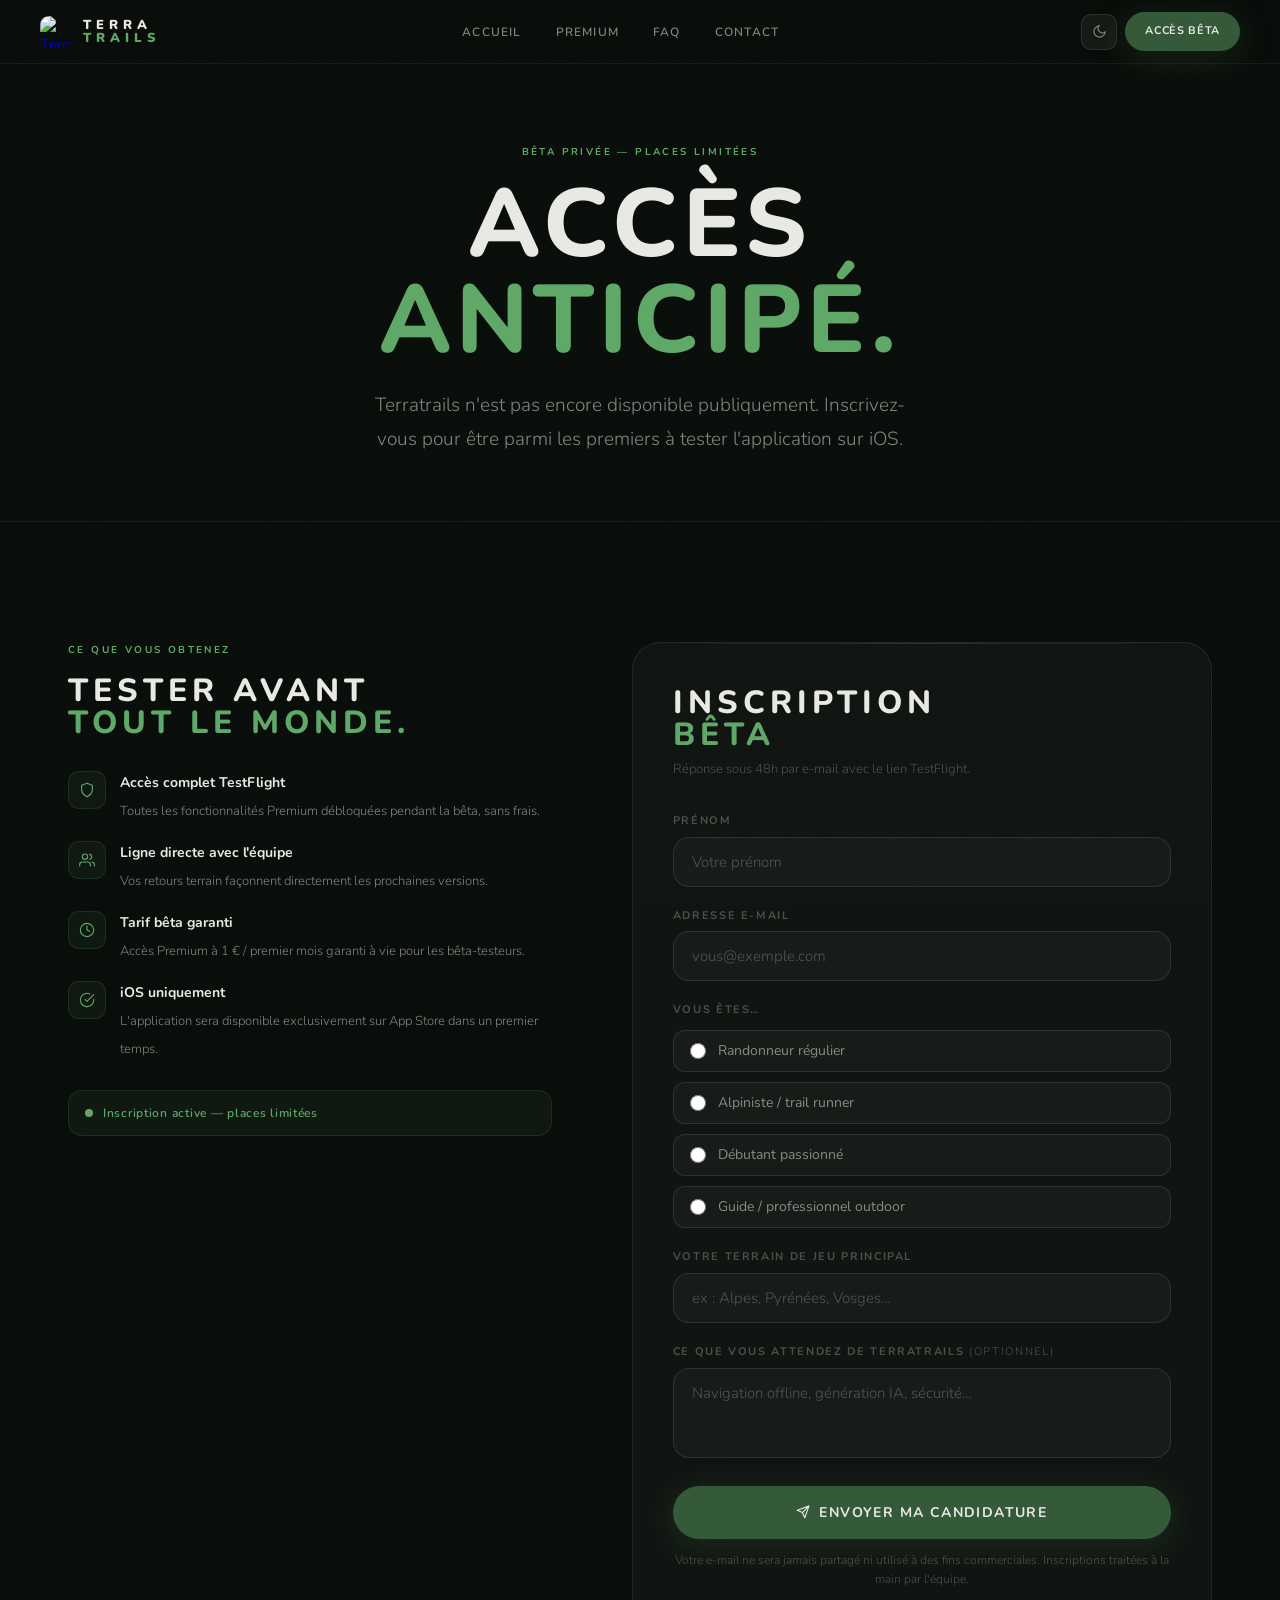
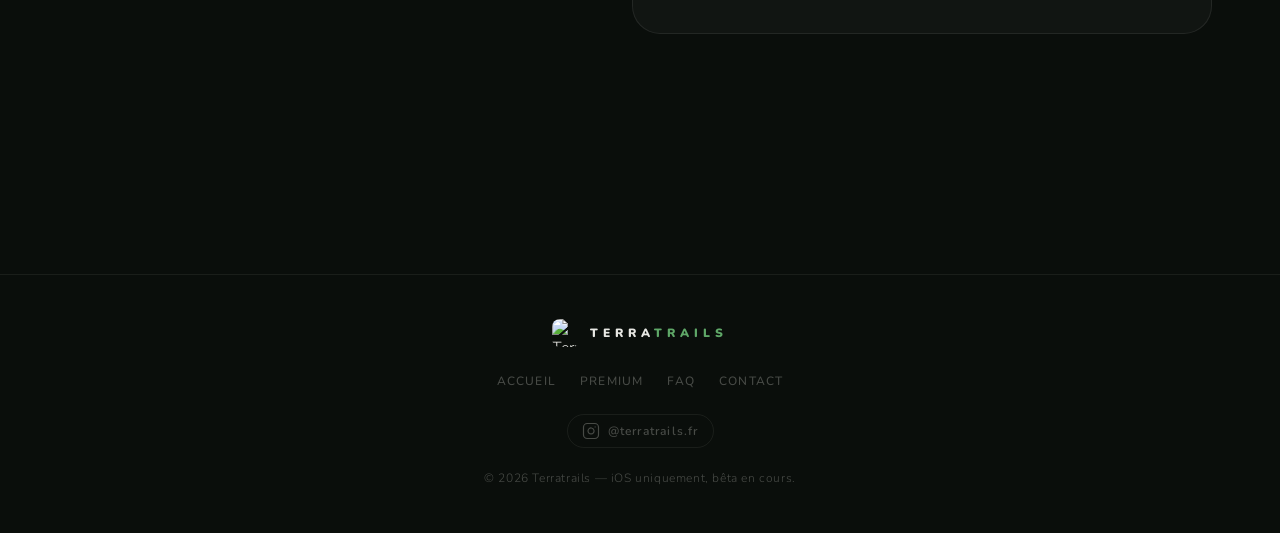
==== commit 842ce9a6: "maj" ====
--- a/beta.html
+++ b/beta.html
@@ -6,7 +6,7 @@
   <meta name="description" content="Terratrails — Inscrivez-vous à la bêta privée. Accès anticipé sur iOS.">
   <title>Terratrails — Accès Bêta</title>
   <!-- Favicon -->
-  <link rel="icon" type="image/svg+xml" href="data:image/svg+xml,%3Csvg viewBox='0 0 100 100' xmlns='http://www.w3.org/2000/svg'%3E%3Crect width='100' height='100' rx='22.37' fill='%230A0E0B'/%3E%3Cline x1='50' y1='59.5' x2='50' y2='79' stroke='%23264848' stroke-width='1.4' stroke-linecap='round'/%3E%3Cpolyline points='29.5,59.5 50,29.5 70.5,59.5' stroke='%23E8E8E4' stroke-width='6' stroke-linecap='round' stroke-linejoin='round' fill='none'/%3E%3Ccircle cx='50' cy='79' r='4.32' fill='%23345A3A'/%3E%3C/svg%3E">
+  <link rel="icon" href="v1_dark_1024.png" type="image/png">
   <link rel="preconnect" href="https://fonts.googleapis.com">
   <link rel="preconnect" href="https://fonts.gstatic.com" crossorigin>
   <link href="https://fonts.googleapis.com/css2?family=Nunito:wght@300;400;500;700;800;900&display=swap" rel="stylesheet">
@@ -89,26 +89,22 @@
 <nav class="nav">
   <div class="nav-inner">
     <a href="./" class="nav-logo">
-      <svg class="logo-svg" viewBox="0 0 100 100" fill="none">
-        <rect class="logo-rect" width="100" height="100" rx="22.37"/>
-        <line x1="50" y1="59.5" x2="50" y2="79" stroke="#264848" stroke-width="1.4" stroke-linecap="round"/>
-        <polyline points="29.5,59.5 50,29.5 70.5,59.5" stroke="#E8E8E4" stroke-width="6" stroke-linecap="round" stroke-linejoin="round" fill="none"/>
-        <circle cx="50" cy="79" r="4.32" fill="#345A3A"/>
-      </svg>
+            <img src="v1_dark_1024.png"  class="logo-img logo-dark"  alt="Terratrails">
+      <img src="v1_white_1024.png" class="logo-img logo-light" alt="Terratrails">
       <div class="nav-logo-text">TERRA<span>TRAILS</span></div>
     </a>
     <ul class="nav-links">
       <li><a href="./">Accueil</a></li>
-      <li><a href="premium.html">Premium</a></li>
-      <li><a href="faq.html">FAQ</a></li>
-      <li><a href="contact.html">Contact</a></li>
+      <li><a href="/premium">Premium</a></li>
+      <li><a href="/faq">FAQ</a></li>
+      <li><a href="/contact">Contact</a></li>
     </ul>
     <div class="nav-cta">
       <button class="theme-toggle" id="themeToggle" aria-label="Thème">
         <svg class="icon-moon" width="15" height="15" fill="none" viewBox="0 0 24 24" stroke="var(--txt2)" stroke-width="1.8" stroke-linecap="round"><path d="M21 12.79A9 9 0 1 1 11.21 3 7 7 0 0 0 21 12.79z"/></svg>
         <svg class="icon-sun"  width="15" height="15" fill="none" viewBox="0 0 24 24" stroke="var(--txt2)" stroke-width="1.8" stroke-linecap="round"><circle cx="12" cy="12" r="5"/><line x1="12" y1="1" x2="12" y2="3"/><line x1="12" y1="21" x2="12" y2="23"/><line x1="4.22" y1="4.22" x2="5.64" y2="5.64"/><line x1="18.36" y1="18.36" x2="19.78" y2="19.78"/><line x1="1" y1="12" x2="3" y2="12"/><line x1="21" y1="12" x2="23" y2="12"/><line x1="4.22" y1="19.78" x2="5.64" y2="18.36"/><line x1="18.36" y1="5.64" x2="19.78" y2="4.22"/></svg>
       </button>
-      <a href="beta.html" class="btn btn-primary active-btn always-show" style="font-size:11px;padding:10px 20px;">Accès Bêta</a>
+      <a href="/beta" class="btn btn-primary active-btn always-show" style="font-size:11px;padding:10px 20px;">Accès Bêta</a>
       <button class="ham-btn" id="hamBtn" aria-label="Menu"><span class="ham-line"></span><span class="ham-line"></span></button>
     </div>
   </div>
@@ -116,9 +112,9 @@
 <div class="mob-overlay" id="mobMenu">
   <ul>
     <li><a href="./">Accueil</a></li>
-    <li><a href="premium.html">Premium</a></li>
-    <li><a href="faq.html">FAQ</a></li>
-    <li><a href="contact.html">Contact</a></li>
+    <li><a href="/premium">Premium</a></li>
+    <li><a href="/faq">FAQ</a></li>
+    <li><a href="/contact">Contact</a></li>
   </ul>
 </div>
 
@@ -259,19 +255,15 @@
 <footer class="footer">
   <div class="footer-inner">
     <div class="footer-logo">
-      <svg viewBox="0 0 100 100" fill="none" width="24" height="24">
-        <rect class="logo-rect" width="100" height="100" rx="22.37"/>
-        <line x1="50" y1="59.5" x2="50" y2="79" stroke="#264848" stroke-width="1.4" stroke-linecap="round"/>
-        <polyline points="29.5,59.5 50,29.5 70.5,59.5" stroke="#E8E8E4" stroke-width="6" stroke-linecap="round" stroke-linejoin="round" fill="none"/>
-        <circle cx="50" cy="79" r="4.32" fill="#345A3A"/>
-      </svg>
+            <img src="v1_dark_1024.png"  class="logo-img logo-dark"  alt="Terratrails" style="width:28px;height:28px;border-radius:8px">
+      <img src="v1_white_1024.png" class="logo-img logo-light" alt="Terratrails" style="width:28px;height:28px;border-radius:8px">
       <span style="font-family:'Nunito',sans-serif;font-weight:900;font-size:12px;letter-spacing:5px;text-transform:uppercase;color:var(--txt)">TERRA<span style="color:var(--grn-lit)">TRAILS</span></span>
     </div>
     <ul class="footer-links">
       <li><a href="./">Accueil</a></li>
-      <li><a href="premium.html">Premium</a></li>
-      <li><a href="faq.html">FAQ</a></li>
-      <li><a href="contact.html">Contact</a></li>
+      <li><a href="/premium">Premium</a></li>
+      <li><a href="/faq">FAQ</a></li>
+      <li><a href="/contact">Contact</a></li>
     </ul>
     <a href="https://www.instagram.com/terratrails.fr/" target="_blank" rel="noopener" class="footer-instagram" aria-label="Instagram Terratrails">
       <svg width="18" height="18" fill="none" viewBox="0 0 24 24" stroke="currentColor" stroke-width="1.6" stroke-linecap="round" stroke-linejoin="round"><rect x="2" y="2" width="20" height="20" rx="5" ry="5"/><path d="M16 11.37A4 4 0 1 1 12.63 8 4 4 0 0 1 16 11.37z"/><line x1="17.5" y1="6.5" x2="17.51" y2="6.5"/></svg>
--- a/style.css
+++ b/style.css
@@ -269,7 +269,18 @@
 .mob-overlay a:hover, .mob-overlay a.active { color:var(--grn-lit); }
 .mob-cta { margin-top:28px; }
 
-/* ── Logo SVG ── */
+
+/* ── Logo image (real PNG, theme-aware) ──────────────── */
+.logo-img { width:32px; height:32px; border-radius:9px; flex-shrink:0; display:block; }
+.logo-dark  { display:block; }
+.logo-light { display:none;  }
+[data-theme="light"] .logo-dark  { display:none;  }
+[data-theme="light"] .logo-light { display:block; }
+
+/* Footer logo smaller */
+.footer-logo .logo-img { width:28px; height:28px; }
+
+/* ── Logo SVG (inline fallback) ── */
 .logo-svg { width:32px; height:32px; flex-shrink:0; }
 .logo-rect { fill:#0A0E0B; transition:fill .3s; }
 [data-theme="light"] .logo-rect { fill:#E8EDE8; }
@@ -388,8 +399,8 @@
 [data-theme="light"] .approw-text { border-color: rgba(30,60,35,.08); }
 
 /* Flip variant */
-.approw.flip .approw-phone { order:2; border-left:1px solid var(--bor); }
-.approw.flip .approw-text  { order:1; border-left:none; border-right:1px solid var(--bor); }
+.approw.flip .approw-phone { order:0; border-left:none; border-right: none; }
+.approw.flip .approw-text  { order:1; border-left:none; border-right:none; border-left:1px solid var(--bor); }
 .approw.flip:hover .approw-phone,
 .approw.flip:hover .approw-text { border-color: var(--bor-grn); }
 [data-theme="light"] .approw.flip .approw-phone,
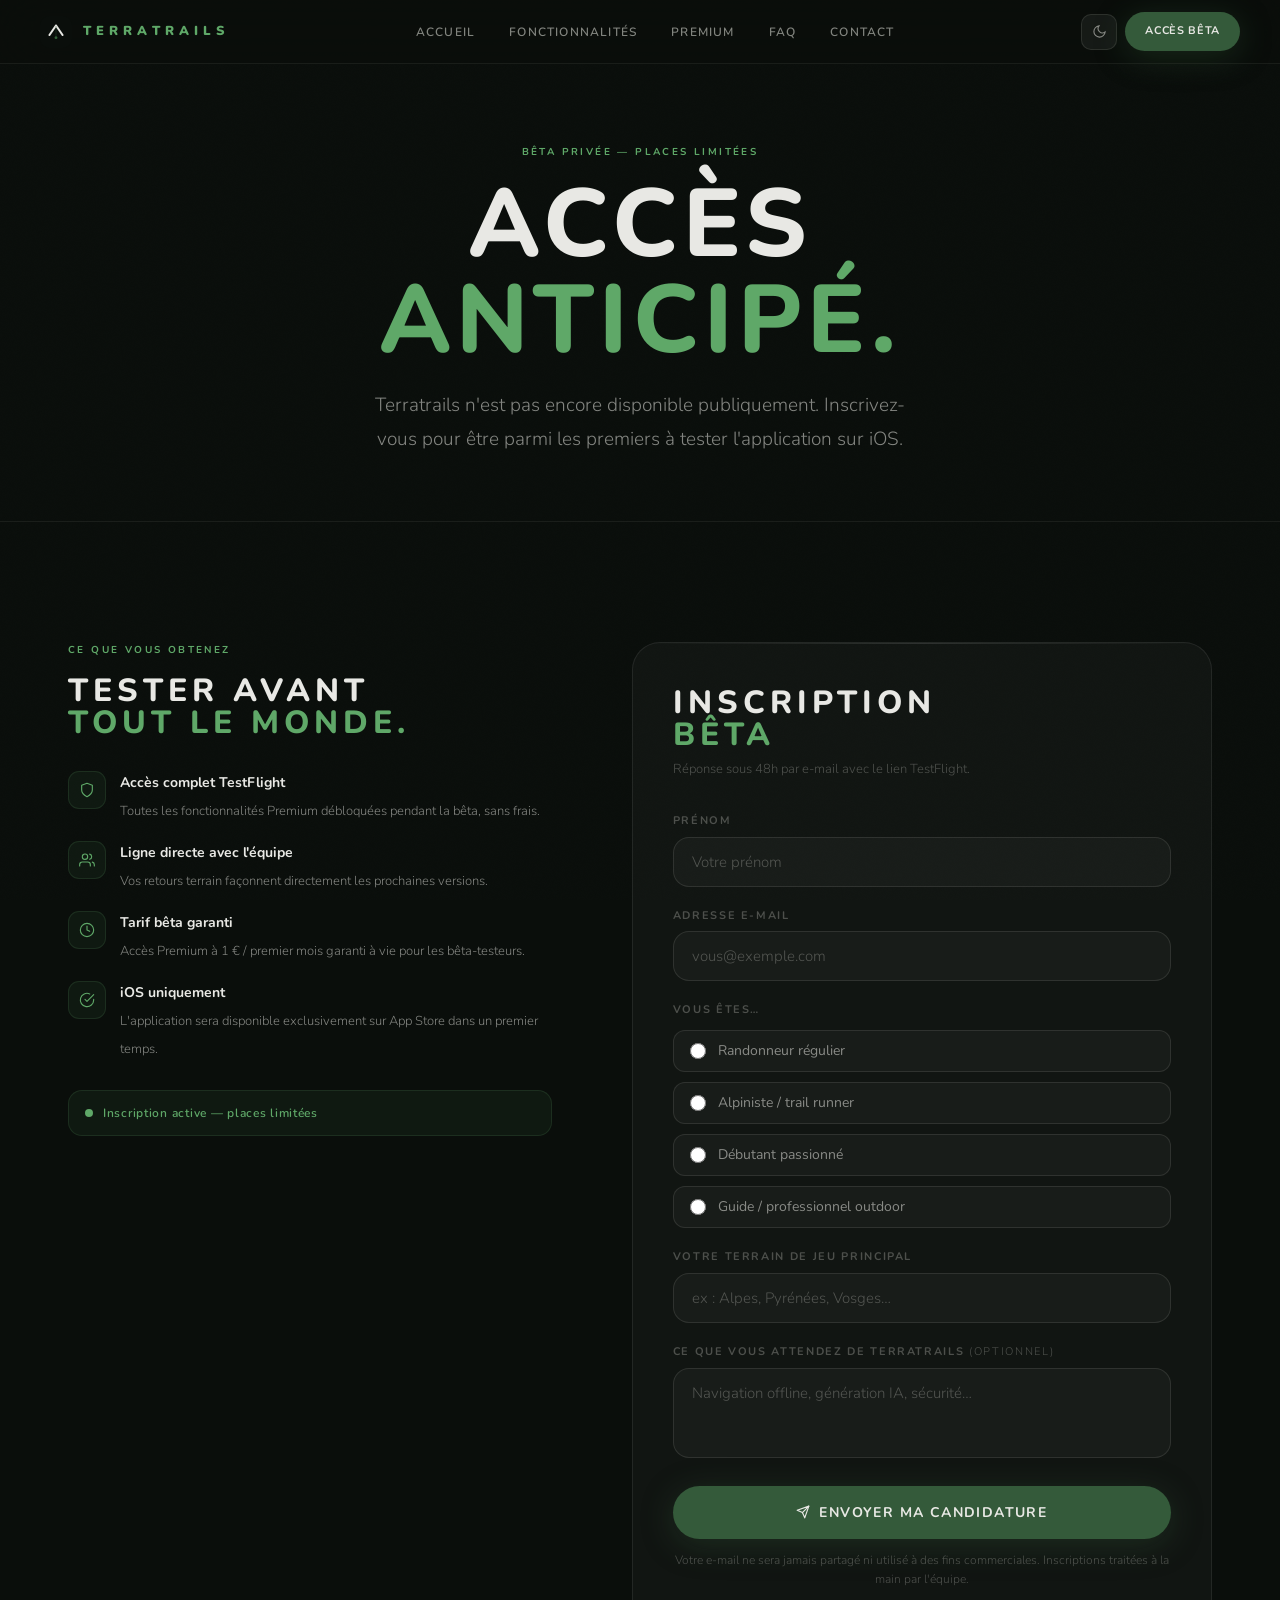
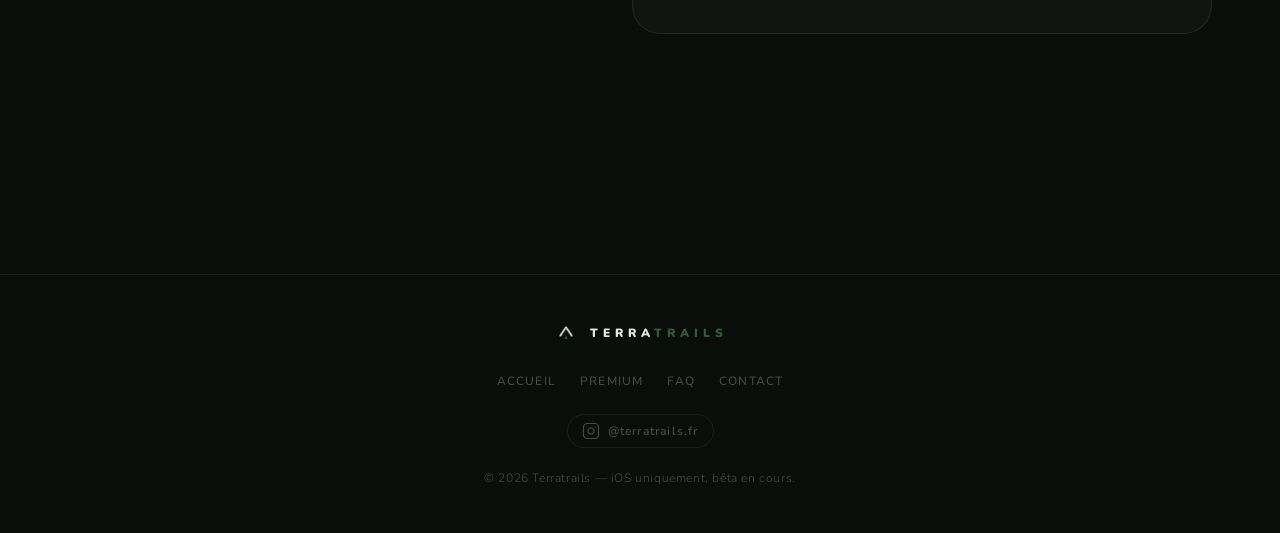
==== commit b6d39cc0: "maj" ====
--- a/beta.html
+++ b/beta.html
@@ -91,10 +91,11 @@
     <a href="./" class="nav-logo">
             <img src="v1_dark_1024.png"  class="logo-img logo-dark"  alt="Terratrails">
       <img src="v1_white_1024.png" class="logo-img logo-light" alt="Terratrails">
-      <div class="nav-logo-text">TERRA<span>TRAILS</span></div>
+      <div class="nav-logo-text"><span class="wm-terra">TERRA</span><span class="wm-trails">TRAILS</span></div>
     </a>
     <ul class="nav-links">
       <li><a href="./">Accueil</a></li>
+      <li><a href="/features">Fonctionnalités</a></li>
       <li><a href="/premium">Premium</a></li>
       <li><a href="/faq">FAQ</a></li>
       <li><a href="/contact">Contact</a></li>
@@ -257,7 +258,7 @@
     <div class="footer-logo">
             <img src="v1_dark_1024.png"  class="logo-img logo-dark"  alt="Terratrails" style="width:28px;height:28px;border-radius:8px">
       <img src="v1_white_1024.png" class="logo-img logo-light" alt="Terratrails" style="width:28px;height:28px;border-radius:8px">
-      <span style="font-family:'Nunito',sans-serif;font-weight:900;font-size:12px;letter-spacing:5px;text-transform:uppercase;color:var(--txt)">TERRA<span style="color:var(--grn-lit)">TRAILS</span></span>
+      <span style="font-family:'Nunito',sans-serif;font-weight:900;font-size:12px;letter-spacing:5px;text-transform:uppercase;color:unset"><span class="wm-terra">TERRA</span><span class="wm-trails">TRAILS</span></span>
     </div>
     <ul class="footer-links">
       <li><a href="./">Accueil</a></li>
--- a/style.css
+++ b/style.css
@@ -209,12 +209,19 @@
 }
 .nav-inner { max-width: var(--w); width:100%; margin:0 auto; display:flex; align-items:center; justify-content:space-between; }
 .nav-logo { display:flex; align-items:center; gap:11px; text-decoration:none; }
+
+/* ── Wordmark strict colors: TERRA=#E8E8E4 · TRAILS=#345A3A ── */
+.wm-terra  { color: #E8E8E4; }
+.wm-trails { color: #345A3A; }
+[data-theme="light"] .wm-terra  { color: #0A0E0B; }
+[data-theme="light"] .wm-trails { color: #345A3A; }
 .nav-logo-text {
   font-family: 'Nunito', sans-serif; font-weight: 900;
   font-size: 13px; letter-spacing: 5px; text-transform: uppercase;
-  color: var(--txt); line-height: 1;
+  line-height: 1; display:flex; gap:0;
   transition: color .3s;
 }
+
 .nav-logo-text span { color: var(--grn-lit); display: block; }
 .nav-links { display:flex; align-items:center; gap:6px; list-style:none; }
 .nav-links a {
@@ -399,8 +406,9 @@
 [data-theme="light"] .approw-text { border-color: rgba(30,60,35,.08); }
 
 /* Flip variant */
-.approw.flip .approw-phone { order:0; border-left:none; border-right: none; }
-.approw.flip .approw-text  { order:1; border-left:none; border-right:none; border-left:1px solid var(--bor); }
+/* flip: phone → left col, text → right col */
+.approw.flip .approw-phone { order:0; border-left:none; border-right:none; }
+.approw.flip .approw-text  { order:1; border-left:1px solid var(--bor); border-right:none; }
 .approw.flip:hover .approw-phone,
 .approw.flip:hover .approw-text { border-color: var(--bor-grn); }
 [data-theme="light"] .approw.flip .approw-phone,
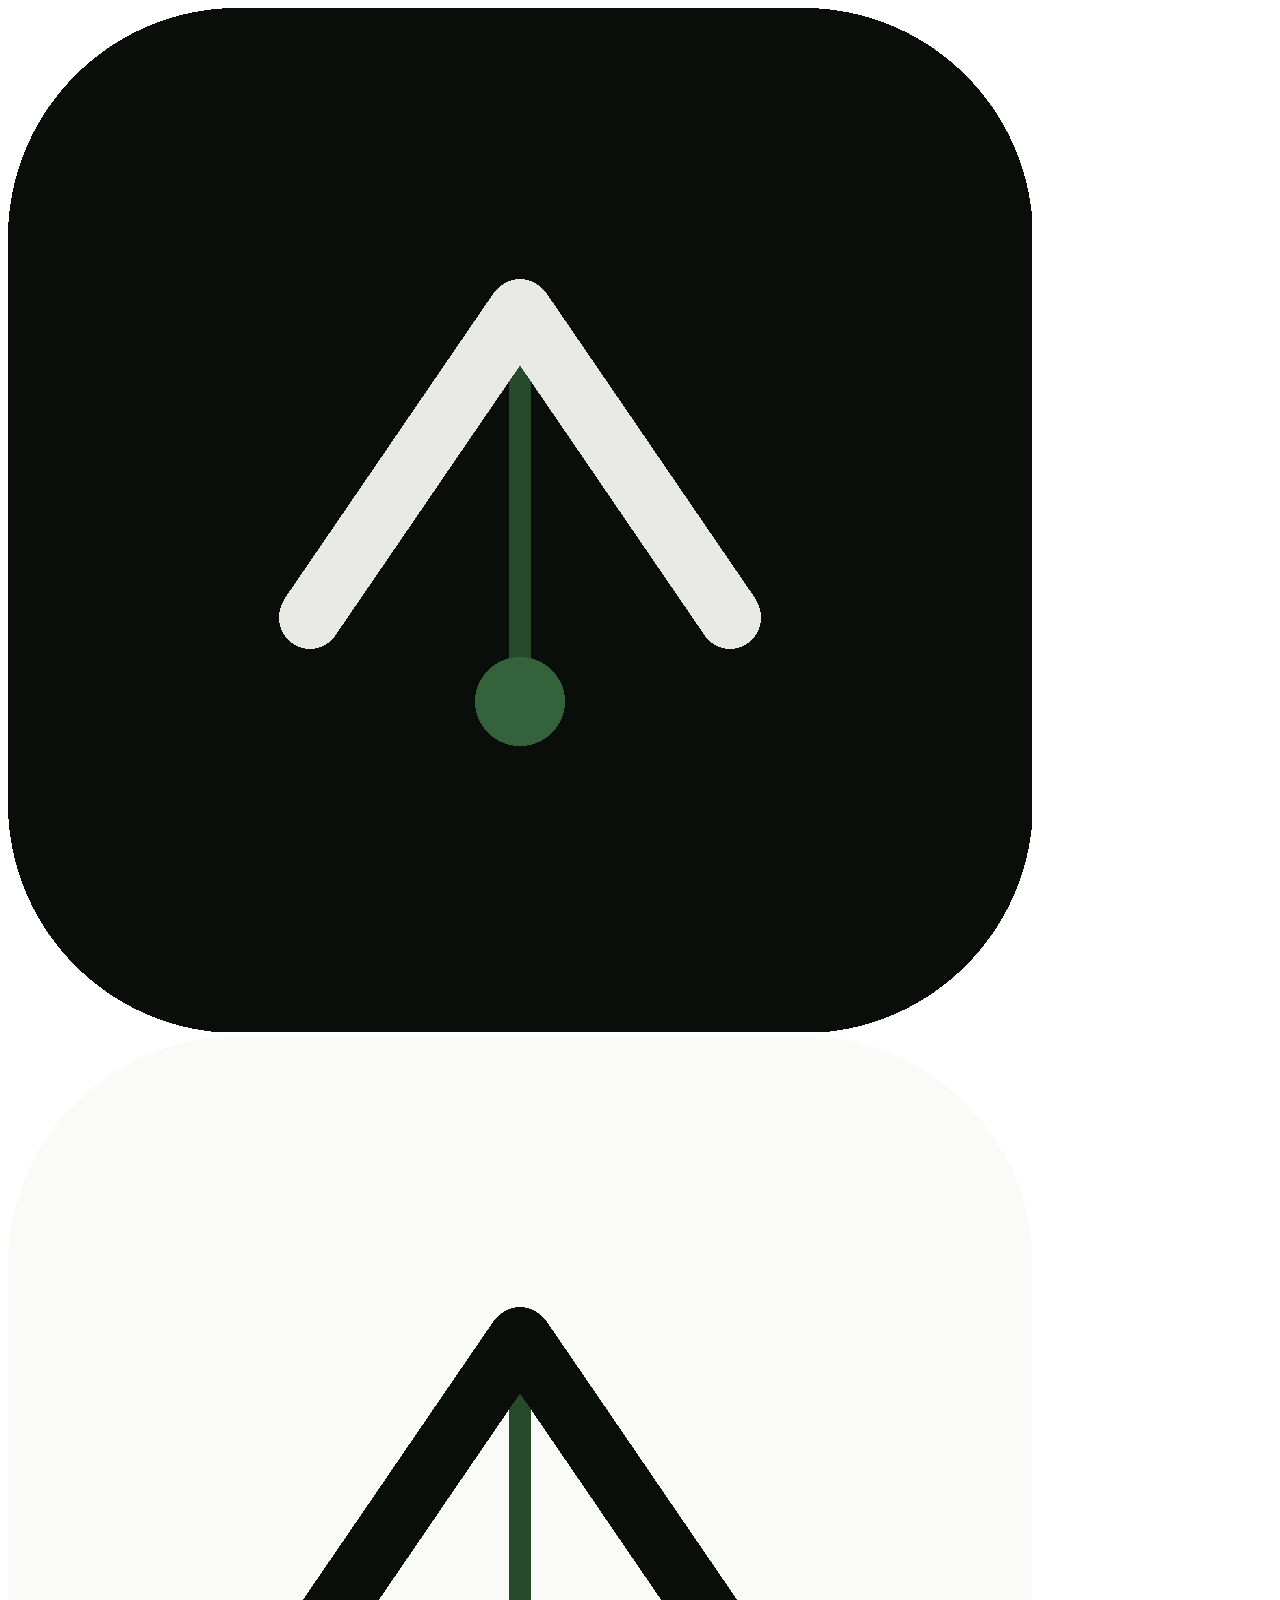
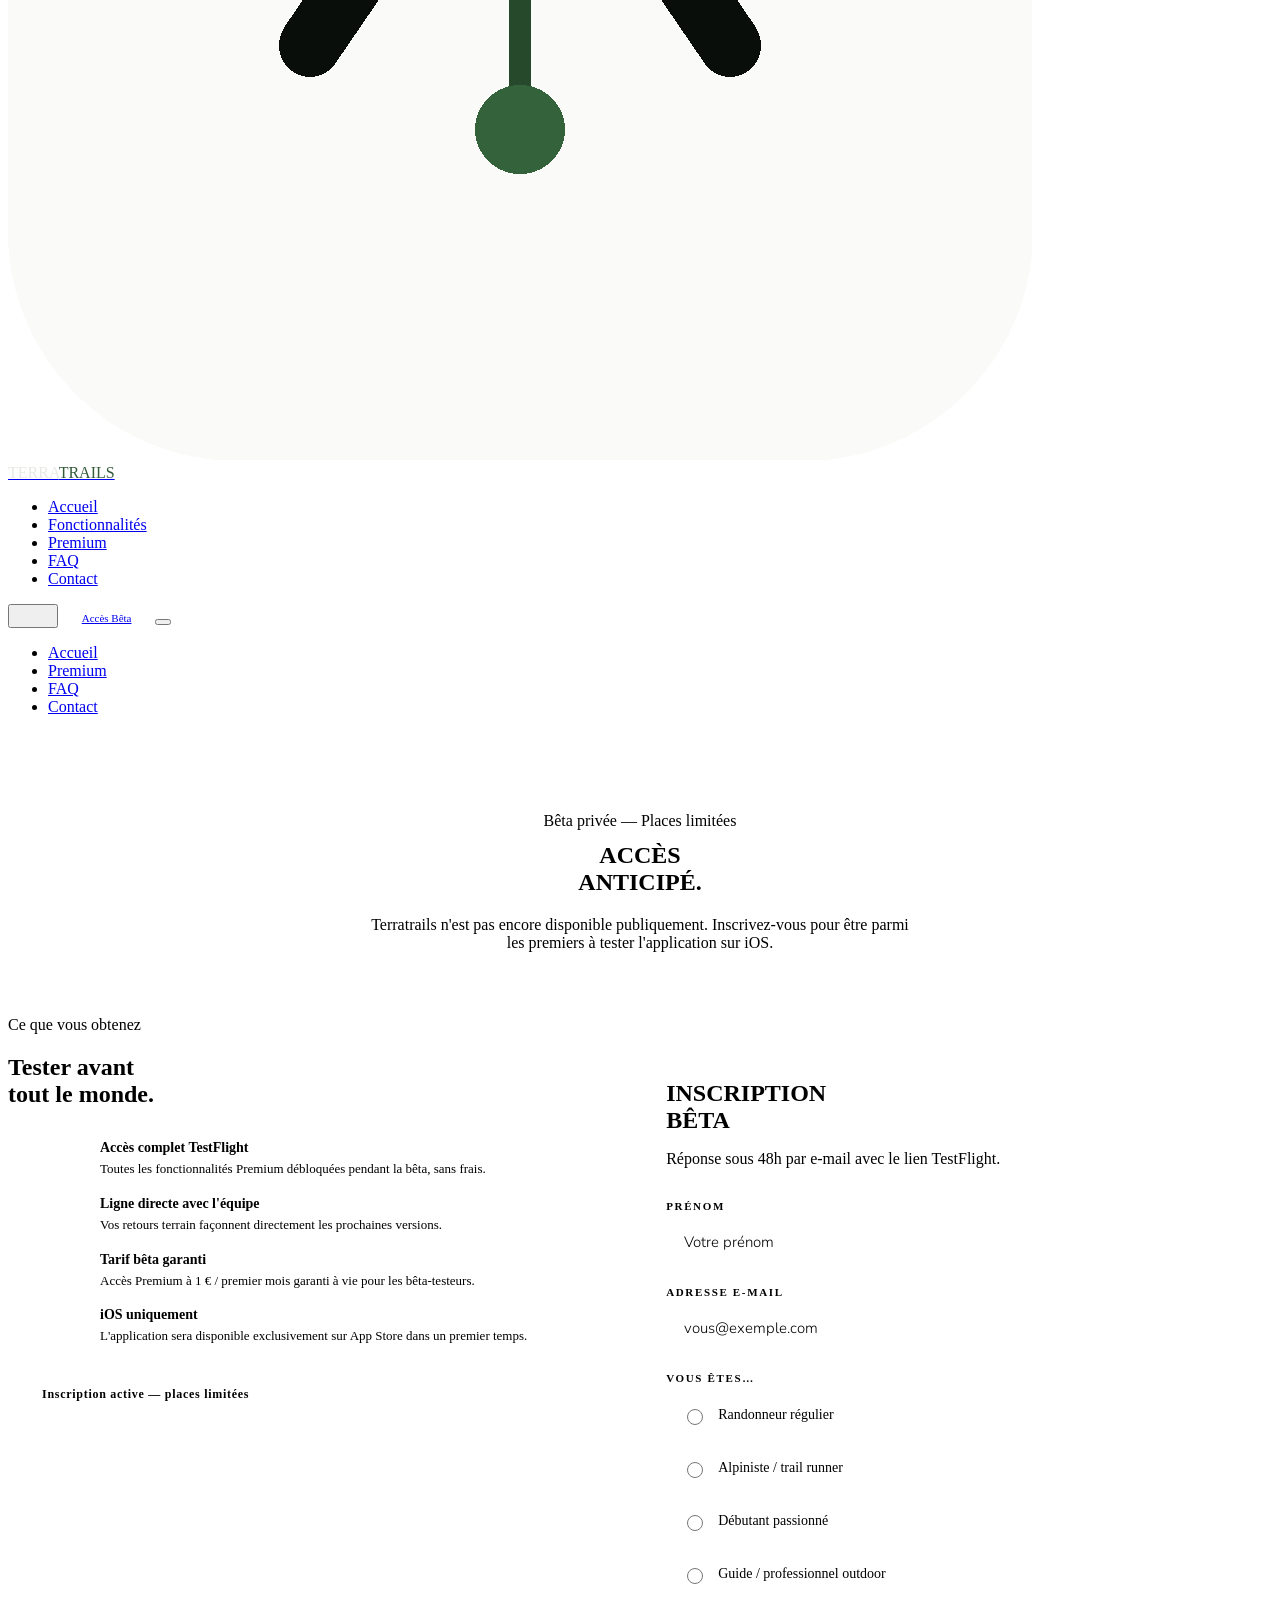
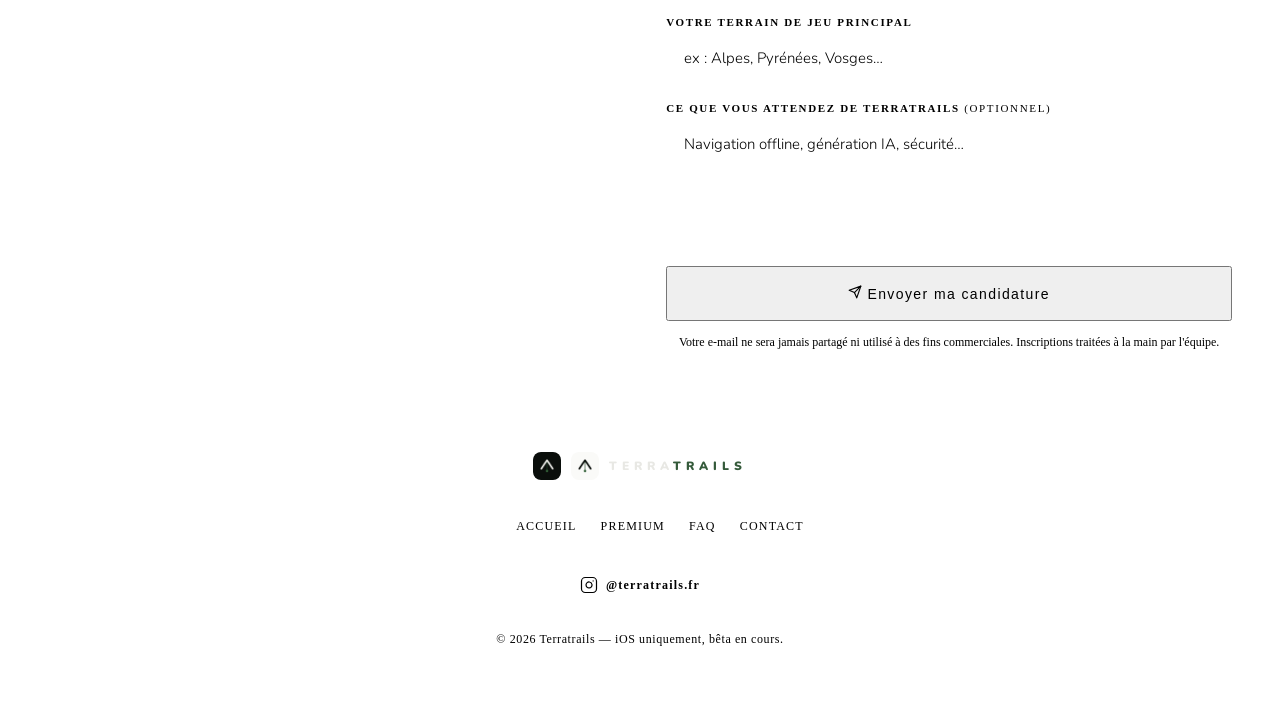
==== commit 8c494f6c: "maj" ====
--- a/beta.html
+++ b/beta.html
@@ -6,7 +6,7 @@
   <meta name="description" content="Terratrails — Inscrivez-vous à la bêta privée. Accès anticipé sur iOS.">
   <title>Terratrails — Accès Bêta</title>
   <!-- Favicon -->
-  <link rel="icon" href="v1_dark_1024.png" type="image/png">
+  <link rel="icon" href="icon_dark.png" type="image/png">
   <link rel="preconnect" href="https://fonts.googleapis.com">
   <link rel="preconnect" href="https://fonts.gstatic.com" crossorigin>
   <link href="https://fonts.googleapis.com/css2?family=Nunito:wght@300;400;500;700;800;900&display=swap" rel="stylesheet">
@@ -89,8 +89,8 @@
 <nav class="nav">
   <div class="nav-inner">
     <a href="./" class="nav-logo">
-            <img src="v1_dark_1024.png"  class="logo-img logo-dark"  alt="Terratrails">
-      <img src="v1_white_1024.png" class="logo-img logo-light" alt="Terratrails">
+            <img src="icon_dark.png"  class="logo-img logo-dark"  alt="Terratrails">
+      <img src="icon_light.png" class="logo-img logo-light" alt="Terratrails">
       <div class="nav-logo-text"><span class="wm-terra">TERRA</span><span class="wm-trails">TRAILS</span></div>
     </a>
     <ul class="nav-links">
@@ -256,8 +256,8 @@
 <footer class="footer">
   <div class="footer-inner">
     <div class="footer-logo">
-            <img src="v1_dark_1024.png"  class="logo-img logo-dark"  alt="Terratrails" style="width:28px;height:28px;border-radius:8px">
-      <img src="v1_white_1024.png" class="logo-img logo-light" alt="Terratrails" style="width:28px;height:28px;border-radius:8px">
+            <img src="icon_dark.png"  class="logo-img logo-dark"  alt="Terratrails" style="width:28px;height:28px;border-radius:8px">
+      <img src="icon_light.png" class="logo-img logo-light" alt="Terratrails" style="width:28px;height:28px;border-radius:8px">
       <span style="font-family:'Nunito',sans-serif;font-weight:900;font-size:12px;letter-spacing:5px;text-transform:uppercase;color:unset"><span class="wm-terra">TERRA</span><span class="wm-trails">TRAILS</span></span>
     </div>
     <ul class="footer-links">
--- a/style.css
+++ b/style.css
@@ -1,453 +1,93 @@
-/* ═══════════════════════════════════════════════════════
-   TERRATRAILS — Global Stylesheet v3
-   iOS 2026 / Liquid Glass · Dark + Light Themes
-   ═══════════════════════════════════════════════════════ */
-
-@import url('https://fonts.googleapis.com/css2?family=Nunito:wght@300;400;500;700;800;900&display=swap');
-
-/* ── Reset ─────────────────────────────── */
-*,*::before,*::after{box-sizing:border-box;margin:0;padding:0}
-html{scroll-behavior:smooth;-webkit-text-size-adjust:100%}
-
 /* ══════════════════════════════════════════
-   DARK THEME (default)
+   SYSTEM SECTION — Apple Fitness+ floating image
+   Zero card / zero frame / pure transparent PNG
 ══════════════════════════════════════════ */
-:root {
-  --bg:          #0A0E0B;
-  --bg2:         rgba(232,232,228,.03);
-  --bg3:         rgba(232,232,228,.06);
-  --bor:         rgba(232,232,228,.07);
-  --bor2:        rgba(232,232,228,.11);
-  --bor-grn:     rgba(52,90,58,.5);
-  --txt:         #E8E8E4;
-  --txt2:        rgba(232,232,228,.54);
-  --txt3:        rgba(232,232,228,.28);
-  --grn:         #345A3A;
-  --grn2:        #264848;
-  --grn-lit:     #5FA868;
-  --grn-bg:      rgba(52,90,58,.14);
-  --grn-bor:     rgba(52,90,58,.35);
-  --shadow:      rgba(0,0,0,.55);
-  --nav-bg:      rgba(10,14,11,.80);
-  --mob-bg:      rgba(10,14,11,.97);
-  --card-bg:     rgba(255,255,255,.03);
-  --card-bor:    rgba(255,255,255,.08);
-  --noise-op:    .38;
-  --phone-bg:    #0E1310;
-  --phone-bezel: #141a15;
-  --radius:      28px;
-  --radius-sm:   16px;
-  --w:           1200px;
-  --section-py:  120px;
-}
-
-/* ══════════════════════════════════════════
-   LIGHT THEME — redesigned for beauty
-══════════════════════════════════════════ */
-[data-theme="light"] {
-  --bg:          #F1F4F1;
-  --bg2:         rgba(255,255,255,.65);
-  --bg3:         rgba(255,255,255,.85);
-  --bor:         rgba(30,60,35,.08);
-  --bor2:        rgba(30,60,35,.12);
-  --bor-grn:     rgba(30,100,50,.22);
-  --txt:         #0D1A0E;
-  --txt2:        rgba(13,26,14,.56);
-  --txt3:        rgba(13,26,14,.36);
-  --grn:         #1E5C28;
-  --grn2:        #1A4040;
-  --grn-lit:     #1E7A30;
-  --grn-bg:      rgba(30,124,48,.09);
-  --grn-bor:     rgba(30,124,48,.22);
-  --shadow:      rgba(13,26,14,.1);
-  --nav-bg:      rgba(245,248,245,.92);
-  --mob-bg:      rgba(241,244,241,.98);
-  --card-bg:     rgba(255,255,255,.72);
-  --card-bor:    rgba(255,255,255,.95);
-  --noise-op:    .08;
-  --phone-bg:    #E8EDE8;
-  --phone-bezel: #D0D8D0;
-}
-
-/* ── Body ── */
-body {
-  background: var(--bg);
-  color: var(--txt);
-  font-family: 'Nunito', system-ui, sans-serif;
-  font-weight: 300; line-height: 1.7;
-  min-height: 100vh; overflow-x: hidden;
-  transition: background .3s, color .3s;
-}
-
-/* Subtle noise */
-body::before {
-  content:''; position:fixed; inset:0;
-  background-image: url("data:image/svg+xml,%3Csvg viewBox='0 0 256 256' xmlns='http://www.w3.org/2000/svg'%3E%3Cfilter id='n'%3E%3CfeTurbulence type='fractalNoise' baseFrequency='0.9' numOctaves='4' stitchTiles='stitch'/%3E%3C/filter%3E%3Crect width='100%25' height='100%25' filter='url(%23n)' opacity='0.03'/%3E%3C/svg%3E");
-  background-size: 180px; pointer-events:none; z-index:0;
-  opacity:var(--noise-op); transition:opacity .3s;
-}
-
-/* Light mode: soft green radial background gradient */
-[data-theme="light"] body::after {
-  content:''; position:fixed; inset:0; z-index:0; pointer-events:none;
-  background:
-    radial-gradient(ellipse 80% 60% at 15% 10%,  rgba(30,124,48,.06) 0%, transparent 60%),
-    radial-gradient(ellipse 60% 50% at 85% 90%,  rgba(26,64,64,.05)  0%, transparent 60%),
-    radial-gradient(ellipse 100% 80% at 50% 50%, rgba(30,124,48,.03) 0%, transparent 70%);
-}
-
-/* ── Layout ── */
-.wrap{max-width:var(--w);margin:0 auto;padding:0 28px;position:relative;z-index:1}
-section{padding:var(--section-py) 0;position:relative}
-section+section{border-top:1px solid var(--bor)}
-
-/* ── Typography (Nunito 800 uppercase +5px) ── */
-.display {
-  font-family: 'Nunito', sans-serif;
-  font-weight: 800;
-  text-transform: uppercase;
-  letter-spacing: 5px;
-  line-height: 1.0;
-  color: var(--txt);
-}
-.display-xl  { font-size: clamp(48px, 8vw, 96px); }
-.display-lg  { font-size: clamp(38px, 5.5vw, 68px); }
-.display-md  { font-size: clamp(28px, 3.8vw, 48px); }
-.display-sm  { font-size: clamp(20px, 2.8vw, 32px); }
-.display .accent { color: var(--grn-lit); }
-
-.eyebrow {
-  font-size: 10px; font-weight: 700; letter-spacing: .24em; text-transform: uppercase;
-  color: var(--grn-lit); margin-bottom: 16px; display: block;
-}
-.body-lg  { font-size: clamp(16px, 2vw, 19px); font-weight: 300; color: var(--txt2); line-height: 1.78; }
-.body-md  { font-size: 15px; font-weight: 300; color: var(--txt2); line-height: 1.72; }
-.body-sm  { font-size: 13px; font-weight: 300; color: var(--txt3); line-height: 1.65; }
-
-/* ── Glass card ── */
-.glass {
-  background: var(--card-bg);
-  border: 1px solid var(--card-bor);
-  border-radius: var(--radius);
-  backdrop-filter: blur(20px); -webkit-backdrop-filter: blur(20px);
-  position: relative; overflow: hidden;
-  transition: background .3s, border-color .3s, box-shadow .3s;
-}
-/* Top edge highlight on dark */
-.glass::before {
-  content:''; position:absolute; top:0; left:0; right:0; height:1px;
-  background: linear-gradient(90deg, transparent, rgba(255,255,255,.12), transparent);
-  pointer-events:none;
-}
-[data-theme="light"] .glass {
-  box-shadow: 0 4px 32px rgba(13,26,14,.07), 0 1px 4px rgba(13,26,14,.04);
-}
-[data-theme="light"] .glass::before {
-  background: linear-gradient(90deg, transparent, rgba(255,255,255,.9), transparent);
-}
-.glass-bright {
-  background: rgba(255,255,255,.055);
-  border-color: rgba(255,255,255,.14);
-}
-[data-theme="light"] .glass-bright {
-  background: rgba(255,255,255,.82);
-  border-color: rgba(255,255,255,.95);
-  box-shadow: 0 4px 24px rgba(13,26,14,.07);
-}
-.glass-green {
-  background: rgba(52,90,58,.09);
-  border-color: var(--grn-bor);
-}
-[data-theme="light"] .glass-green {
-  background: rgba(30,124,48,.06);
-  border-color: rgba(30,124,48,.2);
-  box-shadow: 0 4px 32px rgba(30,124,48,.08);
-}
-.glass-green::before { background: linear-gradient(90deg, transparent, rgba(95,168,104,.22), transparent); }
-
-/* ── Buttons ── */
-.btn {
-  display: inline-flex; align-items: center; gap: 9px;
-  padding: 14px 28px; border-radius: 100px;
-  font-family: 'Nunito', sans-serif; font-size: 14px; font-weight: 700;
-  letter-spacing: .06em; text-decoration: none; text-transform: uppercase;
-  cursor: pointer; border: none; outline: none; white-space: nowrap;
-  transition: transform .25s cubic-bezier(.22,1,.36,1), box-shadow .25s, background .2s;
-}
-.btn:hover  { transform: translateY(-2px); }
-.btn:active { transform: scale(.97); }
-
-.btn-primary {
-  background: var(--grn); color: #E8E8E4;
-  box-shadow: 0 6px 32px rgba(52,90,58,.35);
-}
-.btn-primary:hover { background: #3d6b44; box-shadow: 0 12px 48px rgba(52,90,58,.45); }
-[data-theme="light"] .btn-primary { color: #fff; background: var(--grn); }
-[data-theme="light"] .btn-primary:hover { background: #276030; }
-
-.btn-outline {
-  background: transparent; color: var(--txt2);
-  border: 1px solid var(--bor2);
-}
-.btn-outline:hover { border-color: var(--bor-grn); color: var(--txt); background: var(--bg3); }
-
-.btn-ghost { background: transparent; color: var(--grn-lit); padding-left:0; padding-right:0; gap:8px; }
-.btn-ghost:hover { gap: 14px; transform: none; }
-
-/* ── Nav ── */
-.nav {
-  position: sticky; top: 0; z-index: 100;
-  padding: 0 28px; height: 64px;
-  display: flex; align-items: center;
-  background: var(--nav-bg);
+.sysrow {
+  display: grid;
+  grid-template-columns: 1fr 1fr;
+  gap: 80px;
+  align-items: center;
+  padding: 88px 0;
   border-bottom: 1px solid var(--bor);
-  backdrop-filter: blur(28px); -webkit-backdrop-filter: blur(28px);
-  transition: background .3s, border-color .3s;
-}
-[data-theme="light"] .nav {
-  box-shadow: 0 1px 24px rgba(13,26,14,.06);
-}
-.nav-inner { max-width: var(--w); width:100%; margin:0 auto; display:flex; align-items:center; justify-content:space-between; }
-.nav-logo { display:flex; align-items:center; gap:11px; text-decoration:none; }
-
-/* ── Wordmark strict colors: TERRA=#E8E8E4 · TRAILS=#345A3A ── */
-.wm-terra  { color: #E8E8E4; }
-.wm-trails { color: #345A3A; }
-[data-theme="light"] .wm-terra  { color: #0A0E0B; }
-[data-theme="light"] .wm-trails { color: #345A3A; }
-.nav-logo-text {
-  font-family: 'Nunito', sans-serif; font-weight: 900;
-  font-size: 13px; letter-spacing: 5px; text-transform: uppercase;
-  line-height: 1; display:flex; gap:0;
-  transition: color .3s;
-}
-
-.nav-logo-text span { color: var(--grn-lit); display: block; }
-.nav-links { display:flex; align-items:center; gap:6px; list-style:none; }
-.nav-links a {
-  font-size: 12px; font-weight: 600; letter-spacing: .1em; text-transform: uppercase;
-  color: var(--txt2); text-decoration: none; padding: 7px 14px; border-radius: 100px;
-  transition: color .2s, background .2s;
-}
-.nav-links a:hover  { color: var(--txt); background: var(--bg3); }
-.nav-links a.active { color: var(--grn-lit); background: var(--bg3); }
-.nav-cta { display:flex; align-items:center; gap:8px; }
-
-/* ── Theme toggle ── */
-.theme-toggle {
-  width: 36px; height: 36px; border-radius: 10px;
-  background: var(--bg3); border: 1px solid var(--bor2);
-  display: flex; align-items: center; justify-content: center;
-  cursor: pointer; flex-shrink: 0;
-  transition: background .2s, border-color .2s, transform .25s cubic-bezier(.22,1,.36,1);
-}
-.theme-toggle:hover { border-color: var(--bor-grn); transform: rotate(15deg); }
-.theme-toggle .icon-moon { display:block; }
-.theme-toggle .icon-sun  { display:none;  }
-[data-theme="light"] .theme-toggle .icon-moon { display:none; }
-[data-theme="light"] .theme-toggle .icon-sun  { display:block; }
-
-/* ── Hamburger ── */
-.ham-btn {
-  display:none; background:none; border:1px solid var(--bor2); border-radius:10px;
-  width:38px; height:38px; cursor:pointer; flex-direction:column;
-  align-items:center; justify-content:center; gap:5px;
-  transition: background .2s, border-color .2s;
-}
-.ham-btn:hover { background:var(--bg3); border-color:var(--bor-grn); }
-.ham-line { width:16px; height:1.5px; background:var(--txt2); border-radius:2px; }
-
-/* ── Mobile overlay ── */
-.mob-overlay {
-  display:none; position:fixed; inset:64px 0 0 0; z-index:99;
-  background:var(--mob-bg);
-  backdrop-filter:blur(28px); -webkit-backdrop-filter:blur(28px);
-  border-top:1px solid var(--bor);
-  flex-direction:column; padding:32px 28px;
-  transition: background .3s;
-}
-.mob-overlay.open { display:flex; }
-.mob-overlay ul { list-style:none; display:flex; flex-direction:column; gap:4px; }
-.mob-overlay a {
-  display:block; font-size:14px; font-weight:700; letter-spacing:.12em;
-  text-transform:uppercase; color:var(--txt2); text-decoration:none;
-  padding:14px 0; border-bottom:1px solid var(--bor); transition:color .2s;
-}
-.mob-overlay a:hover, .mob-overlay a.active { color:var(--grn-lit); }
-.mob-cta { margin-top:28px; }
-
-
-/* ── Logo image (real PNG, theme-aware) ──────────────── */
-.logo-img { width:32px; height:32px; border-radius:9px; flex-shrink:0; display:block; }
-.logo-dark  { display:block; }
-.logo-light { display:none;  }
-[data-theme="light"] .logo-dark  { display:none;  }
-[data-theme="light"] .logo-light { display:block; }
-
-/* Footer logo smaller */
-.footer-logo .logo-img { width:28px; height:28px; }
-
-/* ── Logo SVG (inline fallback) ── */
-.logo-svg { width:32px; height:32px; flex-shrink:0; }
-.logo-rect { fill:#0A0E0B; transition:fill .3s; }
-[data-theme="light"] .logo-rect { fill:#E8EDE8; }
-
-/* ── Animations ── */
-@keyframes fadeUp  { from{opacity:0;transform:translateY(20px)} to{opacity:1;transform:none} }
-@keyframes pulseGrn{ 0%,100%{box-shadow:0 0 0 0 rgba(52,90,58,.5)} 50%{box-shadow:0 0 0 10px rgba(52,90,58,0)} }
-@keyframes float   { 0%,100%{transform:translateY(0)} 50%{transform:translateY(-8px)} }
-.r   { animation:fadeUp .6s cubic-bezier(.22,1,.36,1) both; }
-.d1  { animation-delay:.08s; }
-.d2  { animation-delay:.16s; }
-.d3  { animation-delay:.24s; }
-.d4  { animation-delay:.32s; }
-.d5  { animation-delay:.40s; }
-
-/* ══════════════════════════════════════════
-   APPLE-STYLE PHONE MOCKUP FEATURE ROWS
-   Liquid Glass cards, alternating, airy
-══════════════════════════════════════════ */
-.approw {
-  display: grid; grid-template-columns: 1fr 1fr;
-  border-radius: 32px; overflow: hidden;
-  border: 1px solid var(--card-bor);
-  background: var(--card-bg);
-  backdrop-filter: blur(20px); -webkit-backdrop-filter: blur(20px);
   position: relative;
-  transition: border-color .3s, box-shadow .3s;
-  margin-bottom: 20px;
-}
-.approw:last-child { margin-bottom: 0; }
-.approw::before {
-  content:''; position:absolute; top:0; left:0; right:0; height:1px;
-  background:linear-gradient(90deg, transparent, rgba(255,255,255,.12), transparent);
-  pointer-events:none; z-index:2;
-}
-.approw:hover { border-color: var(--bor-grn); box-shadow: 0 24px 80px var(--shadow); }
-[data-theme="light"] .approw {
-  background: rgba(255,255,255,.72);
-  border-color: rgba(255,255,255,.95);
-  box-shadow: 0 4px 40px rgba(13,26,14,.07);
-}
-[data-theme="light"] .approw:hover {
-  box-shadow: 0 16px 64px rgba(13,26,14,.12);
-  border-color: rgba(30,124,48,.25);
-}
-
-/* Phone column */
-.approw-phone {
-  background: var(--phone-bg);
-  display:flex; align-items:center; justify-content:center;
-  padding: 60px 48px;
-  position:relative; overflow:hidden;
-}
-[data-theme="light"] .approw-phone { background: #E8EDE8; }
-.approw-phone::after {
-  content:''; position:absolute; inset:0;
-  background:radial-gradient(ellipse at 50% 100%, rgba(52,90,58,.12) 0%, transparent 60%);
-  pointer-events:none;
-}
-[data-theme="light"] .approw-phone::after {
-  background:radial-gradient(ellipse at 50% 100%, rgba(30,124,48,.08) 0%, transparent 60%);
-}
-
-/* Phone mockup frame */
-.phone-mock {
-  position:relative; z-index:1;
-  width: 230px; max-width:100%;
-  border-radius: 44px;
-  background: #0E1310;
-  box-shadow:
-    0 0 0 9px #141a15,
-    0 0 0 10px rgba(255,255,255,.05),
-    0 32px 80px rgba(0,0,0,.55),
-    0 8px 20px rgba(0,0,0,.35);
-  overflow:hidden;
-  transition: transform .4s cubic-bezier(.22,1,.36,1);
-}
-[data-theme="light"] .phone-mock {
-  background: #F8FAF8;
-  box-shadow:
-    0 0 0 9px #D8E0D8,
-    0 0 0 10px rgba(0,0,0,.05),
-    0 32px 80px rgba(13,26,14,.18),
-    0 8px 20px rgba(13,26,14,.12);
-}
-.approw:hover .phone-mock { transform: translateY(-8px) rotate(-.8deg); }
-
-/* Dynamic Island */
-.phone-mock-notch {
-  position:absolute; top:10px; left:50%; transform:translateX(-50%);
-  width:88px; height:27px; background:#0E1310;
-  border-radius:20px; z-index:10;
-}
-[data-theme="light"] .phone-mock-notch { background:#F8FAF8; }
-
-.phone-mock-screen {
-  width:100%; aspect-ratio: 9/14;
-  overflow:hidden; position:relative;
-}
-.phone-mock-screen img {
-  width:100%; height:100%;
-  object-fit:cover; object-position:center top; display:block;
-}
-.crop-explorer { object-position: center 12%; }
-.crop-terrain  { object-position: center 18%; }
-.crop-base     { object-position: center 8%; }
+}
+.sysrow:last-child { border-bottom: none; }
+
+/* Flip: image goes left, text goes right */
+.sysrow.flip .sysrow-img  { order: -1; }
+.sysrow.flip .sysrow-text { order:  1; }
+
+/* Image column — pure transparent display, nothing else */
+.sysrow-img {
+  display: flex;
+  align-items: center;
+  justify-content: center;
+}
+.sysrow-img img {
+  max-width: 100%;
+  max-height: 620px;
+  width: auto;
+  height: auto;
+  object-fit: contain;
+  background: transparent;
+  border: none;
+  box-shadow: none;
+  filter: none;
+  display: block;
+  /* Subtle entrance scale only */
+  transition: transform .55s cubic-bezier(.22,1,.36,1);
+}
+.sysrow:hover .sysrow-img img {
+  transform: translateY(-6px) scale(1.015);
+}
 
 /* Text column */
-.approw-text {
-  padding: 64px 56px;
-  display:flex; flex-direction:column; justify-content:center;
-  border-left: 1px solid var(--bor);
-  transition: border-color .3s;
-}
-.approw:hover .approw-text { border-color: var(--bor-grn); }
-[data-theme="light"] .approw-text { border-color: rgba(30,60,35,.08); }
-
-/* Flip variant */
-/* flip: phone → left col, text → right col */
-.approw.flip .approw-phone { order:0; border-left:none; border-right:none; }
-.approw.flip .approw-text  { order:1; border-left:1px solid var(--bor); border-right:none; }
-.approw.flip:hover .approw-phone,
-.approw.flip:hover .approw-text { border-color: var(--bor-grn); }
-[data-theme="light"] .approw.flip .approw-phone,
-[data-theme="light"] .approw.flip .approw-text  { border-color: rgba(30,60,35,.08); }
-
-@media(max-width:860px) {
-  .approw,.approw.flip { grid-template-columns:1fr; }
-  .approw-phone { padding:44px 36px; }
-  .approw.flip .approw-phone { order:0; border-left:none; border-top:1px solid var(--bor); }
-  .approw.flip .approw-text  { order:-1; border-right:none; }
-  .approw-text { border-left:none; border-top:1px solid var(--bor); padding:40px 32px; }
-}
-@media(max-width:480px) {
-  .approw-phone { padding:28px 20px; }
-  .approw-text  { padding:28px 22px; }
-  .phone-mock   { width:190px; }
-}
-
-/* Row text elements */
-.ar-label {
+.sysrow-text { display: flex; flex-direction: column; justify-content: center; }
+.sysrow-eyebrow {
   font-size: 9px; font-weight: 700; letter-spacing: .28em; text-transform: uppercase;
   color: var(--grn-lit); margin-bottom: 14px; display: block;
 }
-.ar-title {
+.sysrow-title {
   font-family: 'Nunito', sans-serif; font-weight: 800;
   text-transform: uppercase; letter-spacing: 5px;
-  font-size: clamp(26px, 3.2vw, 40px);
-  color: var(--txt); margin-bottom: 16px; line-height: 1.0;
-}
-.ar-tagline {
-  font-size: 15px; font-weight: 300; color: var(--txt2); line-height: 1.8;
-  margin-bottom: 26px; padding-bottom: 26px; border-bottom: 1px solid var(--bor);
-}
-.ar-list { list-style:none; display:flex; flex-direction:column; gap:12px; }
-.ar-list li {
-  display:flex; align-items:flex-start; gap:10px;
-  font-size:14px; font-weight:300; color:var(--txt2); line-height:1.55;
-}
-.ar-list li svg { flex-shrink:0; color:var(--grn-lit); margin-top:2px; }
+  font-size: clamp(26px, 3.2vw, 44px);
+  color: var(--txt); margin-bottom: 18px; line-height: 1.0;
+}
+.sysrow-body {
+  font-size: clamp(14px, 1.6vw, 16px); font-weight: 300;
+  color: var(--txt2); line-height: 1.85;
+  margin-bottom: 28px;
+  padding-bottom: 28px; border-bottom: 1px solid var(--bor);
+  max-width: 460px;
+}
+.sysrow-list { list-style: none; display: flex; flex-direction: column; gap: 14px; }
+.sysrow-list li {
+  display: flex; align-items: flex-start; gap: 12px;
+  font-size: 15px; font-weight: 300; color: var(--txt2); line-height: 1.55;
+}
+.sysrow-list li svg { flex-shrink: 0; color: var(--grn-lit); margin-top: 2px; }
+.sysrow-manifesto-link {
+  display: inline-flex; align-items: center; gap: 6px;
+  margin-top: 22px; font-size: 13px; font-weight: 500;
+  color: var(--grn-lit); text-decoration: none;
+  transition: gap .2s;
+}
+.sysrow-manifesto-link:hover { gap: 10px; }
+
+@media(max-width:900px) {
+  .sysrow { grid-template-columns: 1fr; gap: 40px; padding: 60px 0; }
+  .sysrow.flip .sysrow-img  { order: -1; }
+  .sysrow.flip .sysrow-text { order:  0; }
+  .sysrow-img img { max-height: 480px; margin: 0 auto; }
+  .sysrow-body { max-width: 100%; }
+}
+@media(max-width:480px) {
+  .sysrow { padding: 44px 0; gap: 28px; }
+  .sysrow-img img { max-height: 400px; }
+  .sysrow-title { font-size: 28px; }
+  .sysrow-list li { font-size: 14px; }
+}
+
 
 /* ── Feature cards (3-col) ── */
 .feat-grid { display:grid; grid-template-columns:repeat(3,1fr); gap:14px; }
@@ -570,3 +210,99 @@
   .stats-row { flex-direction:column; }
   .stat-item { border-right:none;border-bottom:1px solid var(--bor); }
 }
+
+/* ══════════════════════════════════════════
+   MOBILE IMPROVEMENTS — readability & spacing
+══════════════════════════════════════════ */
+@media(max-width:720px) {
+  :root { --section-py: 64px; }
+
+  /* Nav: tighter, bigger tap targets */
+  .nav { padding: 0 16px; }
+  .nav-logo-text { font-size: 11px; letter-spacing: 3px; }
+  .logo-img { width: 28px; height: 28px; }
+
+  /* Typography scales down gracefully */
+  .display-xl { font-size: clamp(36px, 10vw, 56px); letter-spacing: 3px; }
+  .display-lg { font-size: clamp(30px, 8vw, 44px);  letter-spacing: 3px; }
+  .display-md { font-size: clamp(24px, 7vw, 36px);  letter-spacing: 2px; }
+  .display-sm { font-size: clamp(18px, 5.5vw, 26px);letter-spacing: 2px; }
+  .body-lg    { font-size: 15px; line-height: 1.72; }
+
+  /* Wraps */
+  .wrap { padding: 0 18px; }
+
+  /* Sections */
+  section { padding: var(--section-py) 0; }
+  .sec-hd  { margin-bottom: 36px; }
+
+  /* Nav menu */
+  .mob-overlay { padding: 24px 18px; }
+  .mob-overlay a { font-size: 16px; padding: 16px 0; }
+
+  /* Buttons */
+  .btn { padding: 13px 22px; font-size: 13px; }
+  .btn-primary { padding: 14px 24px; }
+
+  /* Glass cards */
+  .glass { border-radius: 20px; }
+
+  /* FAQ */
+  .faq-q { font-size: 14px; padding: 18px 0; }
+
+  /* Forms */
+  .form-input, .form-textarea { font-size: 16px; /* prevents zoom on iOS */ }
+
+  /* Comparison table: simplify on mobile */
+  .ftab-head { grid-template-columns: 1fr 90px 90px; }
+  .ftab-row  { grid-template-columns: 1fr 90px 90px; }
+  .ftab-name { padding: 14px 12px; }
+  .ftab-cell { padding: 14px 10px; }
+  .ftab-hcell{ padding: 12px 10px; font-size: 8px; }
+  .ftab-name-title { font-size: 13px; }
+  .ftab-name-desc  { display: none; } /* hide desc on small screens */
+  .prem-val  { font-size: 11px; }
+  .prem-desc { display: none; }
+  .val-limited, .val-no, .val-yes { font-size: 11px; }
+
+  /* Hero section */
+  .hero { padding: 48px 0 56px; min-height: auto; }
+
+  /* Price card */
+  .price-card { padding: 28px 20px; }
+  .price-amount { font-size: clamp(44px, 12vw, 64px); }
+
+  /* Sysrow on mobile */
+  .sysrow-body { font-size: 14px; padding-bottom: 20px; margin-bottom: 20px; }
+  .sysrow-list li { font-size: 14px; gap: 10px; }
+
+  /* Footer */
+  .footer { padding: 32px 18px; }
+  .footer-links { gap: 12px; }
+  .footer-links a { font-size: 11px; }
+}
+
+@media(max-width:400px) {
+  .nav-logo-text { display: none; } /* very small: show icon only */
+  .display-xl { font-size: 32px; letter-spacing: 2px; }
+  .ftab-head { grid-template-columns: 1fr 76px 76px; }
+  .ftab-row  { grid-template-columns: 1fr 76px 76px; }
+}
+
+/* ── Wordmark strict brand colors ───────────────────── */
+.wm-terra,
+.nav-logo-text .wm-terra,
+.footer-inner  .wm-terra  { color: #E8E8E4 !important; }
+
+.wm-trails,
+.nav-logo-text .wm-trails,
+.footer-inner  .wm-trails { color: #345A3A !important; }
+
+[data-theme="light"] .wm-terra,
+[data-theme="light"] .nav-logo-text .wm-terra  { color: #0A0E0B !important; }
+
+[data-theme="light"] .wm-trails,
+[data-theme="light"] .nav-logo-text .wm-trails { color: #1E5C28 !important; }
+
+/* Remove any span override that kills TERRA color */
+.nav-logo-text span { color: inherit; display: inline; }
